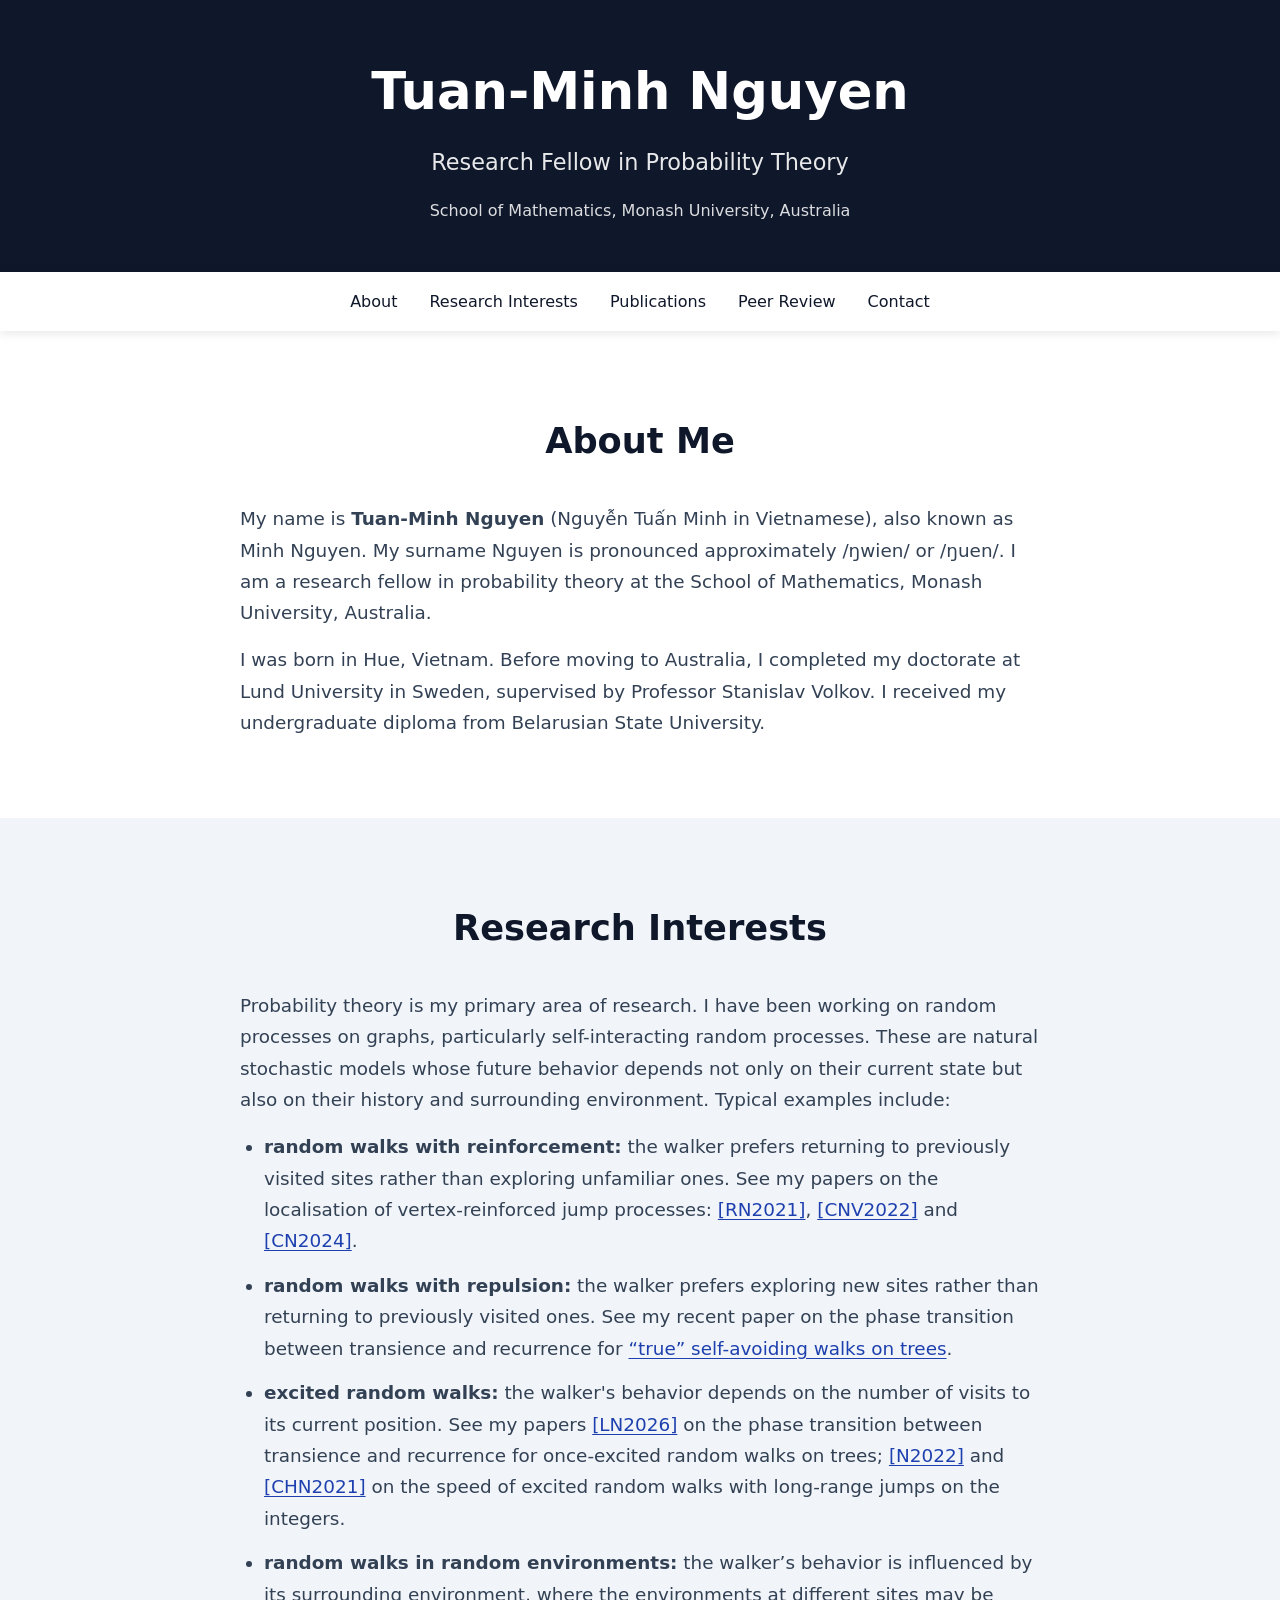
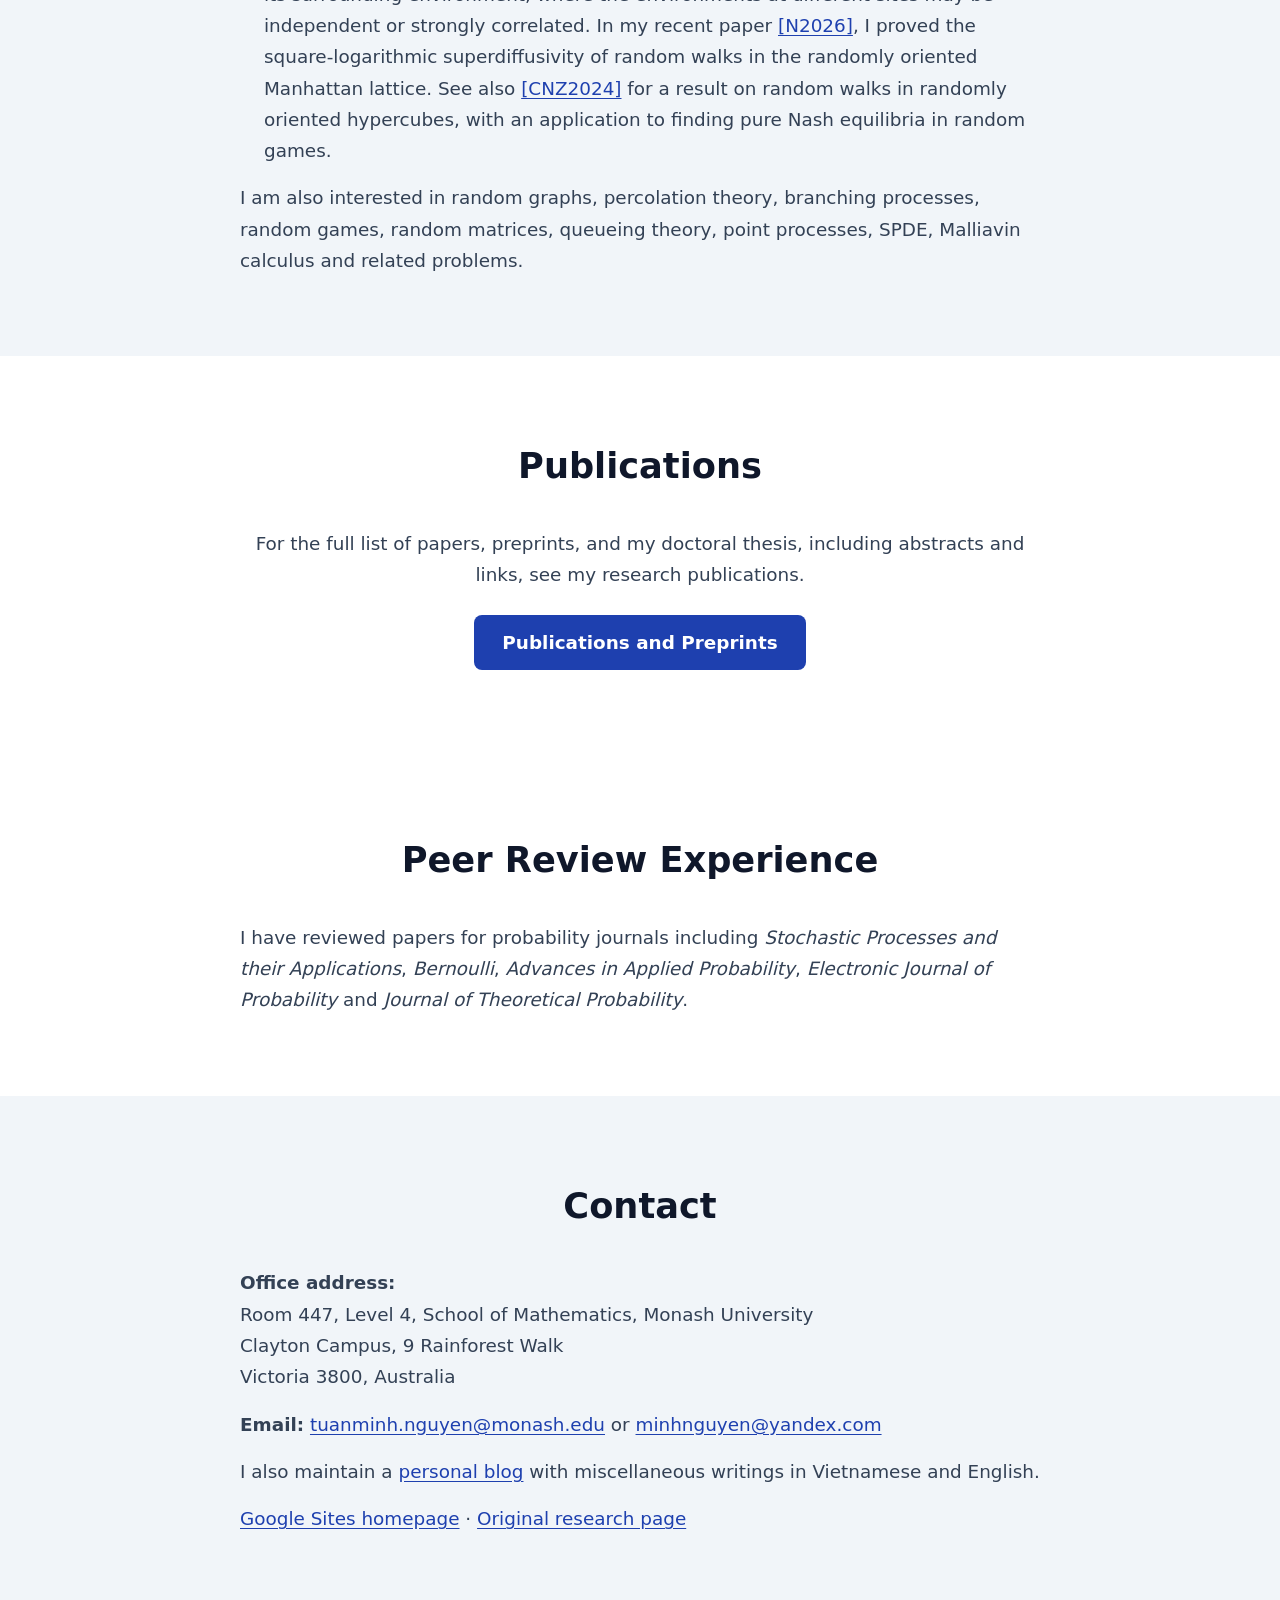
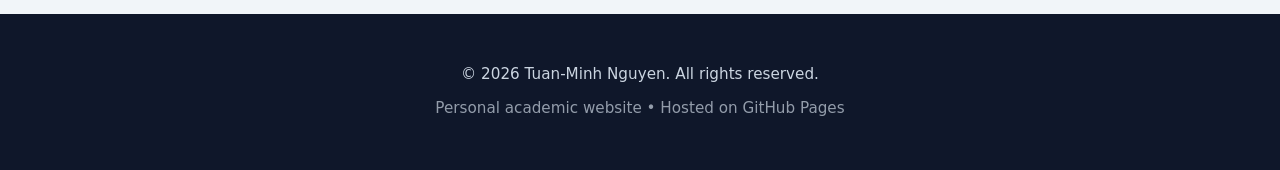
==== index.html @ 67ceec87 "Add original Google Sites portrait to homepage" ====
<!DOCTYPE html>
<html lang="en">
<head>
    <meta charset="UTF-8">
    <meta name="viewport" content="width=device-width, initial-scale=1.0">
    <title>Tuan-Minh Nguyen | Probability Theory</title>
    <style>
        :root {
            --primary: #1e40af;
            --dark: #0f172a;
            --light: #f8fafc;
        }
        
        * { margin: 0; padding: 0; box-sizing: border-box; }
        
        body {
            font-family: 'Segoe UI', system-ui, sans-serif;
            line-height: 1.7;
            color: #334155;
            background: #f8fafc;
        }
        
        header {
            background: var(--dark);
            color: white;
            padding: 3rem 0;
            text-align: center;
        }
        
        .container {
            max-width: 1000px;
            margin: 0 auto;
            padding: 0 20px;
        }
        
        h1 {
            font-size: 3.2rem;
            margin-bottom: 0.5rem;
        }
        
        .subtitle {
            font-size: 1.4rem;
            opacity: 0.9;
        }
        
        nav {
            background: white;
            box-shadow: 0 2px 10px rgba(0,0,0,0.1);
            position: sticky;
            top: 0;
            z-index: 100;
        }
        
        .nav-links {
            display: flex;
            justify-content: center;
            gap: 2rem;
            padding: 1rem 0;
            flex-wrap: wrap;
        }
        
        .nav-links a {
            color: var(--dark);
            text-decoration: none;
            font-weight: 500;
        }
        
        .nav-links a:hover {
            color: var(--primary);
        }
        
        section {
            padding: 80px 0;
        }
        
        h2 {
            font-size: 2.2rem;
            color: var(--dark);
            margin-bottom: 2rem;
            text-align: center;
        }
        
        .about, .research, .contact {
            background: white;
        }
        
        .research {
            background: #f1f5f9;
        }
        
        .content {
            max-width: 800px;
            margin: 0 auto;
            font-size: 1.15rem;
        }
        
        ul {
            padding-left: 1.5rem;
            margin: 1rem 0;
        }
        
        li {
            margin-bottom: 0.6rem;
        }
        
        .footer {
            background: var(--dark);
            color: #cbd5e1;
            text-align: center;
            padding: 3rem 0;
            font-size: 0.95rem;
        }
        
        .btn {
            display: inline-block;
            margin-top: 1.5rem;
            padding: 12px 28px;
            background: var(--primary);
            color: white;
            border-radius: 8px;
            text-decoration: none;
            font-weight: 600;
        }
        
        .btn:hover {
            background: #1e3a8a;
        }
        .content p + p { margin-top: 1rem; }
        .content a:not(.btn) { color: var(--primary); text-underline-offset: 3px; }
        .research-list li { margin-bottom: .85rem; }
        .content h3 { margin-top: 1.5rem; color: var(--dark); }
        section[id] { scroll-margin-top: 6rem; }
        @media (max-width: 600px) { h1 { font-size: 2.2rem; } section { padding: 40px 0; } .nav-links { gap: .75rem 1rem; } }
        .about-layout { display: flex; gap: 2rem; align-items: flex-start; }
        .profile-photo { flex: 0 0 220px; margin: 0; }
        .profile-photo img { width: 100%; height: auto; display: block; border-radius: 4px; }
        .profile-photo[hidden] { display: none; }
        .about-text { flex: 1; min-width: 0; }
        @media (max-width: 600px) { .about-layout { flex-direction: column; align-items: center; } .profile-photo { flex: auto; width: min(220px, 100%); } }
    </style>
</head>
<body>
    <!-- Header -->
    <header>
        <div class="container">
            <h1>Tuan-Minh Nguyen</h1>
            <p class="subtitle">Research Fellow in Probability Theory</p>
            <p style="margin-top: 1rem; opacity: 0.85;">School of Mathematics, Monash University, Australia</p>
        </div>
    </header>

    <!-- Navigation -->
    <nav>
        <div class="container">
            <div class="nav-links">
                <a href="index.html">About</a>
                <a href="#research">Research Interests</a>
                <a href="publications.html">Publications</a>
                <a href="#peer-review">Peer Review</a>
                <a href="#contact">Contact</a>
            </div>
        </div>
    </nav>

    <section id="about" class="about">
        <div class="container">
            <h2>About Me</h2>
            <div class="content about-layout">
                <figure class="profile-photo"><img src="https://lh3.googleusercontent.com/sitesv/[base64]w1280" alt="Tuan-Minh Nguyen" width="240" referrerpolicy="no-referrer" onerror="this.closest('figure').hidden=true"></figure>
                <div class="about-text">
                <p>My name is <strong>Tuan-Minh Nguyen</strong> (Nguyễn Tuấn Minh in Vietnamese), also known as Minh Nguyen. My surname Nguyen is pronounced approximately /ŋwien/ or /ŋuen/. I am a research fellow in probability theory at the School of Mathematics, Monash University, Australia.</p>
                <p>I was born in Hue, Vietnam. Before moving to Australia, I completed my doctorate at Lund University in Sweden, supervised by Professor Stanislav Volkov. I received my undergraduate diploma from Belarusian State University.</p>
                </div>
            </div>
        </div>
    </section>

    <section id="research" class="research">
        <div class="container">
            <h2>Research Interests</h2>
            <div class="content">
                <p>Probability theory is my primary area of research. I have been working on random processes on graphs, particularly self-interacting random processes. These are natural stochastic models whose future behavior depends not only on their current state but also on their history and surrounding environment. Typical examples include:</p>
                <ul class="research-list">
                    <li><strong>random walks with reinforcement:</strong> the walker prefers returning to previously visited sites rather than exploring unfamiliar ones. See my papers on the localisation of vertex-reinforced jump processes: <a href="publications.html#paper-7">[RN2021]</a>, <a href="publications.html#paper-10">[CNV2022]</a> and <a href="publications.html#paper-12">[CN2024]</a>.</li>
                    <li><strong>random walks with repulsion:</strong> the walker prefers exploring new sites rather than returning to previously visited ones. See my recent paper on the phase transition between transience and recurrence for <a href="publications.html#paper-14">“true” self-avoiding walks on trees</a>.</li>
                    <li><strong>excited random walks:</strong> the walker's behavior depends on the number of visits to its current position. See my papers <a href="publications.html#paper-13">[LN2026]</a> on the phase transition between transience and recurrence for once-excited random walks on trees; <a href="publications.html#paper-9">[N2022]</a> and <a href="publications.html#paper-8">[CHN2021]</a> on the speed of excited random walks with long-range jumps on the integers.</li>
                    <li><strong>random walks in random environments:</strong> the walker’s behavior is influenced by its surrounding environment, where the environments at different sites may be independent or strongly correlated. In my recent paper <a href="publications.html#paper-16">[N2026]</a>, I proved the square-logarithmic superdiffusivity of random walks in the randomly oriented Manhattan lattice. See also <a href="publications.html#paper-11">[CNZ2024]</a> for a result on random walks in randomly oriented hypercubes, with an application to finding pure Nash equilibria in random games.</li>
                </ul>
                <p>I am also interested in random graphs, percolation theory, branching processes, random games, random matrices, queueing theory, point processes, SPDE, Malliavin calculus and related problems.</p>
            </div>
        </div>
    </section>

    <section id="publications" class="about">
        <div class="container">
            <h2>Publications</h2>
            <div class="content" style="text-align: center;">
                <p>For the full list of papers, preprints, and my doctoral thesis, including abstracts and links, see my research publications.</p>
                <a href="publications.html" class="btn">Publications and Preprints</a>
            </div>
        </div>
    </section>

    

    <section id="peer-review" class="about">
        <div class="container">
            <h2>Peer Review Experience</h2>
            <div class="content">
                <p>I have reviewed papers for probability journals including <em>Stochastic Processes and their Applications</em>, <em>Bernoulli</em>, <em>Advances in Applied Probability</em>, <em>Electronic Journal of Probability</em> and <em>Journal of Theoretical Probability</em>.</p>
            </div>
        </div>
    </section>

    <section id="contact" class="research">
        <div class="container">
            <h2>Contact</h2>
            <div class="content">
                <p><strong>Office address:</strong><br>
                Room 447, Level 4, School of Mathematics, Monash University<br>
                Clayton Campus, 9 Rainforest Walk<br>
                Victoria 3800, Australia</p>
                <p><strong>Email:</strong> <a href="mailto:tuanminh.nguyen@monash.edu">tuanminh.nguyen@monash.edu</a> or <a href="mailto:minhnguyen@yandex.com">minhnguyen@yandex.com</a></p>
                <p>I also maintain a <a href="https://tuanminh1988.wordpress.com/">personal blog</a> with miscellaneous writings in Vietnamese and English.</p>
                <p><a href="https://sites.google.com/site/minhbsu/">Google Sites homepage</a> · <a href="https://sites.google.com/site/minhbsu/publications">Original research page</a></p>
            </div>
        </div>
    </section>

    <!-- Footer -->
    <footer class="footer">
        <div class="container">
            <p>&copy; 2026 Tuan-Minh Nguyen. All rights reserved.</p>
            <p style="margin-top: 0.5rem; opacity: 0.7;">
                Personal academic website • Hosted on GitHub Pages
            </p>
        </div>
    </footer>

    <script>
        // Smooth scrolling for same-page links
        document.querySelectorAll('a[href^="#"]').forEach(anchor => {
            anchor.addEventListener('click', function(e) {
                const target = document.querySelector(this.getAttribute('href'));
                if (target) {
                    e.preventDefault();
                    target.scrollIntoView({ behavior: 'smooth' });
                }
            });
        });
    </script>
</body>
</html>
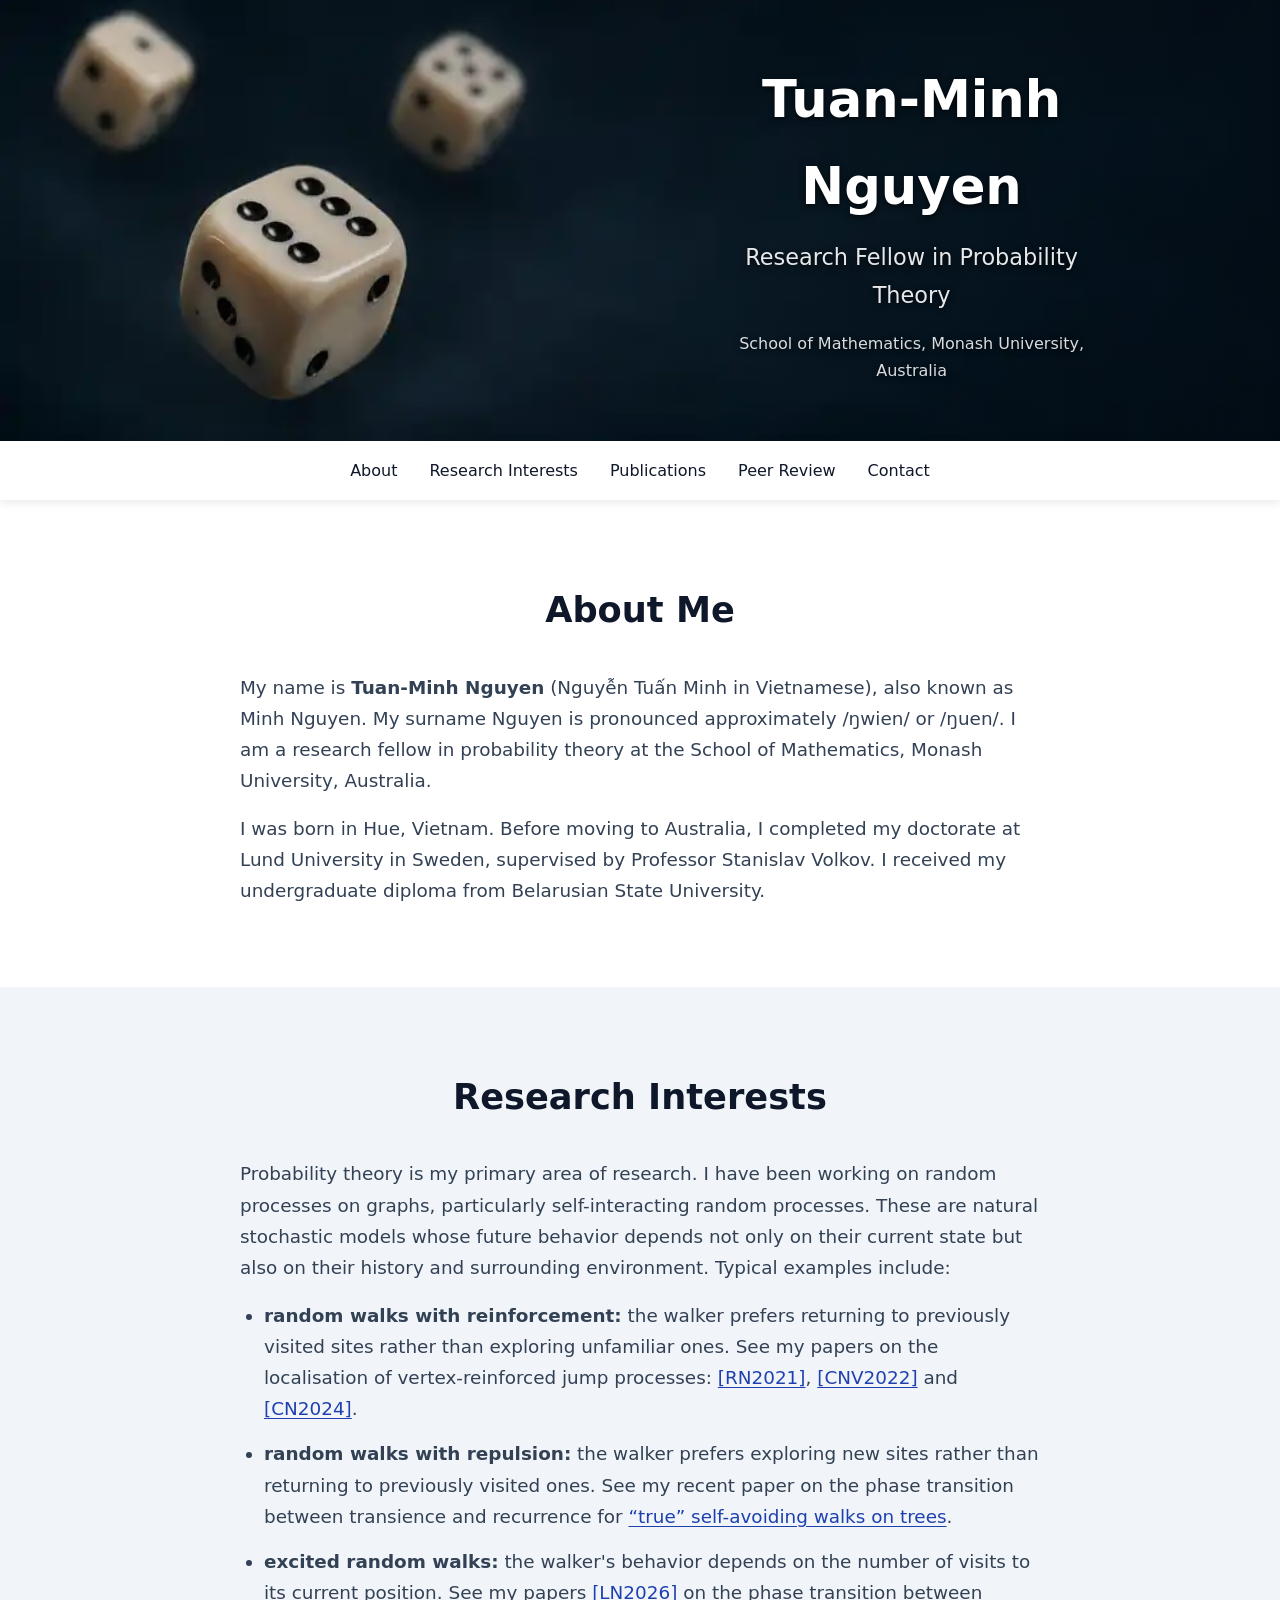
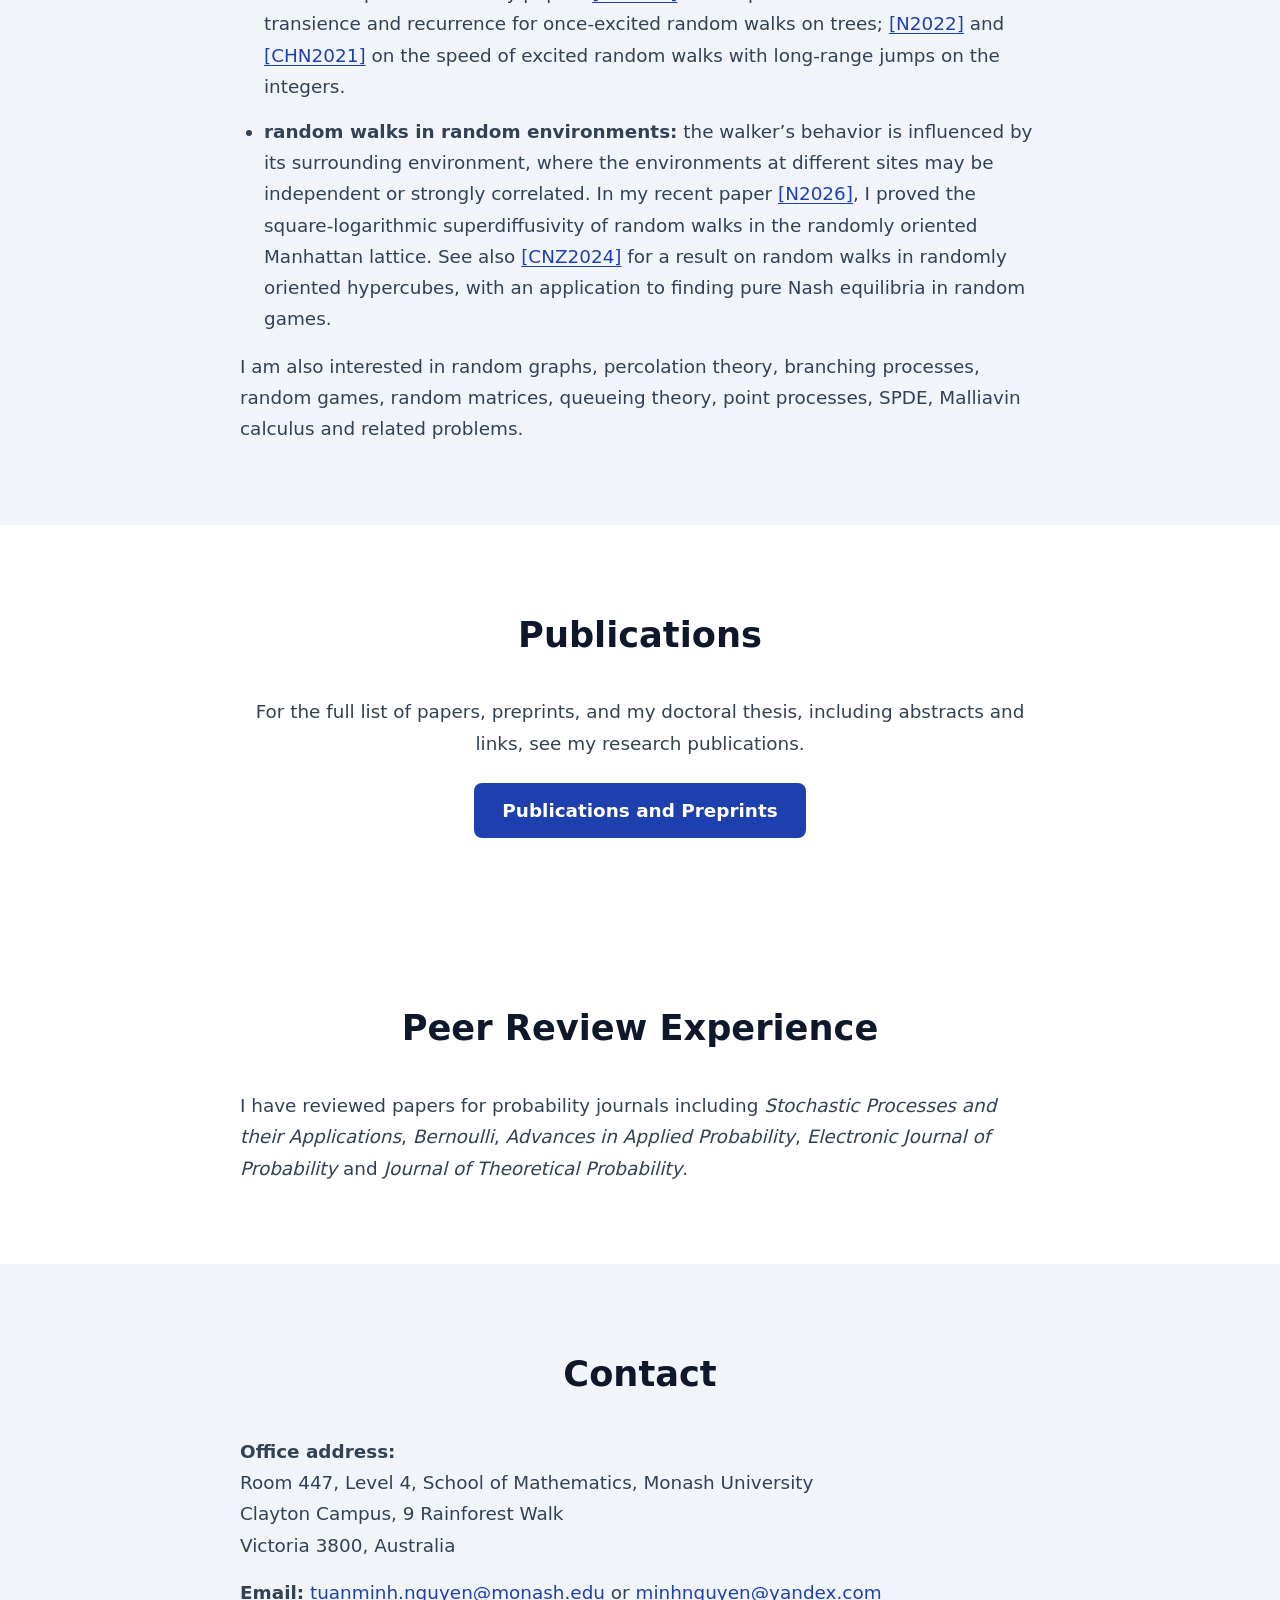
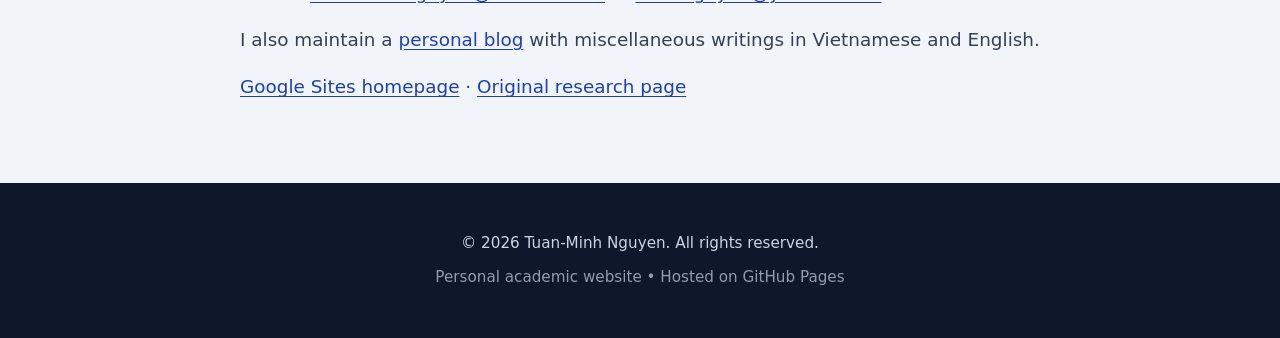
==== commit c731a0c0: "Apply falling dice banner to academic website header" ====
--- a/index.html
+++ b/index.html
@@ -21,10 +21,21 @@
         }
         
         header {
-            background: var(--dark);
+            background: linear-gradient(90deg, rgba(5, 13, 22, .05) 0%, rgba(5, 13, 22, .20) 40%, rgba(5, 13, 22, .60) 100%), var(--dark) url("images/dice-header.webp") center 44% / cover no-repeat;
             color: white;
-            padding: 3rem 0;
+            min-height: 270px;
+            padding: 3.5rem 0;
+            display: flex;
+            align-items: center;
             text-align: center;
+        }
+        header .container { width: 100%; padding-left: 44%; }
+        header h1, header p { text-shadow: 0 2px 6px rgba(0,0,0,.75); }
+        @media (max-width: 640px) {
+            header { min-height: 220px; padding: 2.5rem 0; background-position: 25% center; }
+            header .container { padding-left: 35%; padding-right: 12px; }
+            header h1 { font-size: 1.9rem; }
+            header .subtitle { font-size: 1.05rem; }
         }
         
         .container {
@@ -182,9 +193,9 @@
                 <p>Probability theory is my primary area of research. I have been working on random processes on graphs, particularly self-interacting random processes. These are natural stochastic models whose future behavior depends not only on their current state but also on their history and surrounding environment. Typical examples include:</p>
                 <ul class="research-list">
                     <li><strong>random walks with reinforcement:</strong> the walker prefers returning to previously visited sites rather than exploring unfamiliar ones. See my papers on the localisation of vertex-reinforced jump processes: <a href="publications.html#paper-7">[RN2021]</a>, <a href="publications.html#paper-10">[CNV2022]</a> and <a href="publications.html#paper-12">[CN2024]</a>.</li>
-                    <li><strong>random walks with repulsion:</strong> the walker prefers exploring new sites rather than returning to previously visited ones. See my recent paper on the phase transition between transience and recurrence for <a href="publications.html#paper-14">“true” self-avoiding walks on trees</a>.</li>
-                    <li><strong>excited random walks:</strong> the walker's behavior depends on the number of visits to its current position. See my papers <a href="publications.html#paper-13">[LN2026]</a> on the phase transition between transience and recurrence for once-excited random walks on trees; <a href="publications.html#paper-9">[N2022]</a> and <a href="publications.html#paper-8">[CHN2021]</a> on the speed of excited random walks with long-range jumps on the integers.</li>
-                    <li><strong>random walks in random environments:</strong> the walker’s behavior is influenced by its surrounding environment, where the environments at different sites may be independent or strongly correlated. In my recent paper <a href="publications.html#paper-16">[N2026]</a>, I proved the square-logarithmic superdiffusivity of random walks in the randomly oriented Manhattan lattice. See also <a href="publications.html#paper-11">[CNZ2024]</a> for a result on random walks in randomly oriented hypercubes, with an application to finding pure Nash equilibria in random games.</li>
+                    <li><strong>random walks with repulsion:</strong> the walker prefers exploring new sites rather than returning to previously visited ones. See my recent paper on the phase transition between transience and recurrence for <a href="publications.html#paper-15">“true” self-avoiding walks on trees</a>.</li>
+                    <li><strong>excited random walks:</strong> the walker's behavior depends on the number of visits to its current position. See my papers <a href="publications.html#paper-14">[LN2026]</a> on the phase transition between transience and recurrence for once-excited random walks on trees; <a href="publications.html#paper-9">[N2022]</a> and <a href="publications.html#paper-8">[CHN2021]</a> on the speed of excited random walks with long-range jumps on the integers.</li>
+                    <li><strong>random walks in random environments:</strong> the walker’s behavior is influenced by its surrounding environment, where the environments at different sites may be independent or strongly correlated. In my recent paper <a href="publications.html#paper-17">[N2026]</a>, I proved the square-logarithmic superdiffusivity of random walks in the randomly oriented Manhattan lattice. See also <a href="publications.html#paper-11">[CNZ2024]</a> for a result on random walks in randomly oriented hypercubes, with an application to finding pure Nash equilibria in random games.</li>
                 </ul>
                 <p>I am also interested in random graphs, percolation theory, branching processes, random games, random matrices, queueing theory, point processes, SPDE, Malliavin calculus and related problems.</p>
             </div>
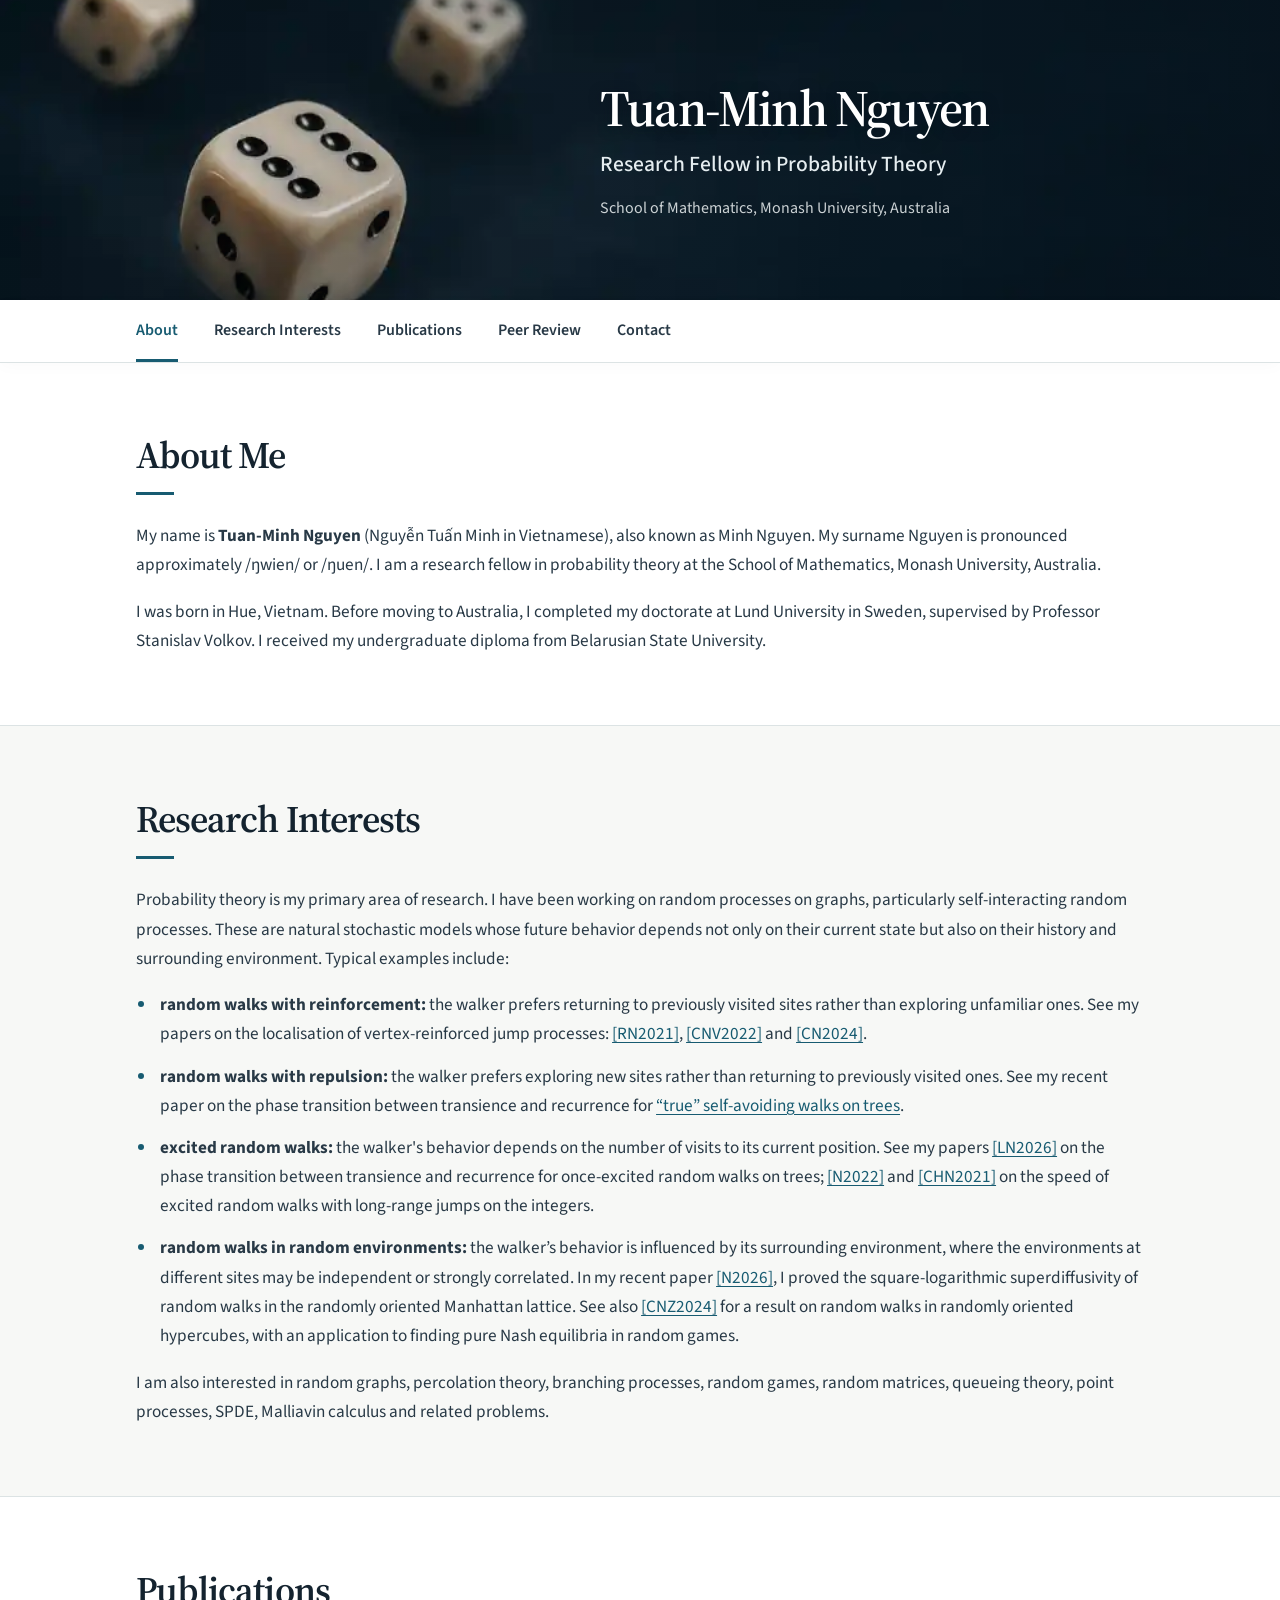
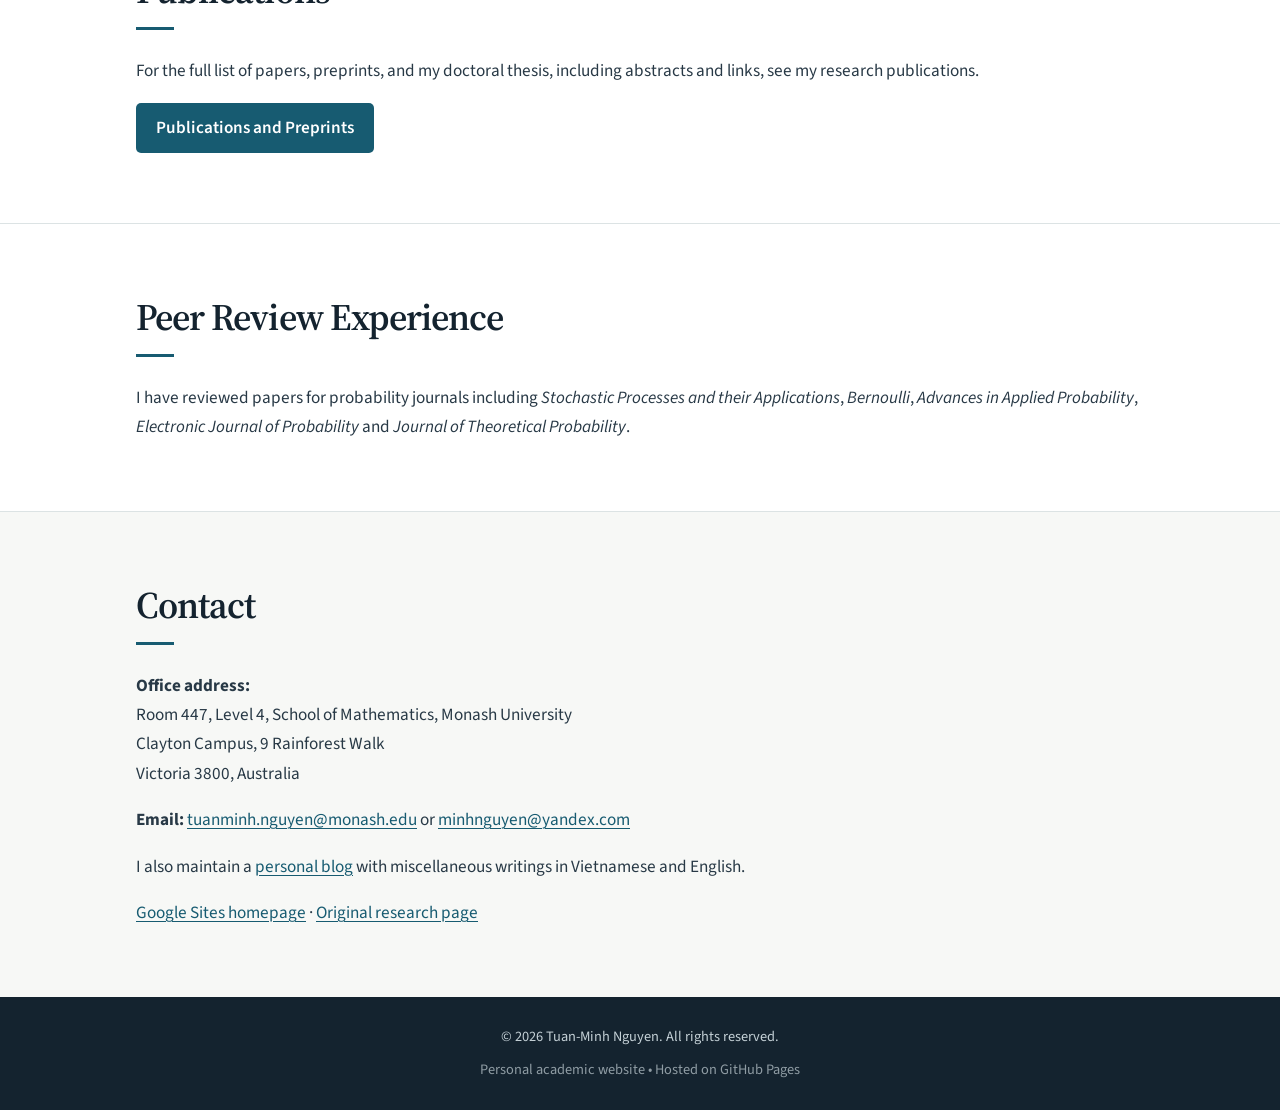
==== commit ccfcba68: "Refine academic typography and responsive website design" ====
--- a/index.html
+++ b/index.html
@@ -5,150 +5,83 @@
     <meta name="viewport" content="width=device-width, initial-scale=1.0">
     <title>Tuan-Minh Nguyen | Probability Theory</title>
     <style>
-        :root {
-            --primary: #1e40af;
-            --dark: #0f172a;
-            --light: #f8fafc;
-        }
-        
-        * { margin: 0; padding: 0; box-sizing: border-box; }
-        
-        body {
-            font-family: 'Segoe UI', system-ui, sans-serif;
-            line-height: 1.7;
-            color: #334155;
-            background: #f8fafc;
-        }
-        
-        header {
-            background: linear-gradient(90deg, rgba(5, 13, 22, .05) 0%, rgba(5, 13, 22, .20) 40%, rgba(5, 13, 22, .60) 100%), var(--dark) url("images/dice-header.webp") center 44% / cover no-repeat;
-            color: white;
-            min-height: 270px;
-            padding: 3.5rem 0;
-            display: flex;
-            align-items: center;
-            text-align: center;
-        }
-        header .container { width: 100%; padding-left: 44%; }
-        header h1, header p { text-shadow: 0 2px 6px rgba(0,0,0,.75); }
-        @media (max-width: 640px) {
-            header { min-height: 220px; padding: 2.5rem 0; background-position: 25% center; }
-            header .container { padding-left: 35%; padding-right: 12px; }
-            header h1 { font-size: 1.9rem; }
-            header .subtitle { font-size: 1.05rem; }
-        }
-        
-        .container {
-            max-width: 1000px;
-            margin: 0 auto;
-            padding: 0 20px;
-        }
-        
-        h1 {
-            font-size: 3.2rem;
-            margin-bottom: 0.5rem;
-        }
-        
-        .subtitle {
-            font-size: 1.4rem;
-            opacity: 0.9;
-        }
-        
-        nav {
-            background: white;
-            box-shadow: 0 2px 10px rgba(0,0,0,0.1);
-            position: sticky;
-            top: 0;
-            z-index: 100;
-        }
-        
-        .nav-links {
-            display: flex;
-            justify-content: center;
-            gap: 2rem;
-            padding: 1rem 0;
-            flex-wrap: wrap;
-        }
-        
-        .nav-links a {
-            color: var(--dark);
-            text-decoration: none;
-            font-weight: 500;
-        }
-        
-        .nav-links a:hover {
-            color: var(--primary);
-        }
-        
-        section {
-            padding: 80px 0;
-        }
-        
-        h2 {
-            font-size: 2.2rem;
-            color: var(--dark);
-            margin-bottom: 2rem;
-            text-align: center;
-        }
-        
-        .about, .research, .contact {
-            background: white;
-        }
-        
-        .research {
-            background: #f1f5f9;
-        }
-        
-        .content {
-            max-width: 800px;
-            margin: 0 auto;
-            font-size: 1.15rem;
-        }
-        
-        ul {
-            padding-left: 1.5rem;
-            margin: 1rem 0;
-        }
-        
-        li {
-            margin-bottom: 0.6rem;
-        }
-        
-        .footer {
-            background: var(--dark);
-            color: #cbd5e1;
-            text-align: center;
-            padding: 3rem 0;
-            font-size: 0.95rem;
-        }
-        
-        .btn {
-            display: inline-block;
-            margin-top: 1.5rem;
-            padding: 12px 28px;
-            background: var(--primary);
-            color: white;
-            border-radius: 8px;
-            text-decoration: none;
-            font-weight: 600;
-        }
-        
-        .btn:hover {
-            background: #1e3a8a;
-        }
-        .content p + p { margin-top: 1rem; }
-        .content a:not(.btn) { color: var(--primary); text-underline-offset: 3px; }
-        .research-list li { margin-bottom: .85rem; }
-        .content h3 { margin-top: 1.5rem; color: var(--dark); }
-        section[id] { scroll-margin-top: 6rem; }
-        @media (max-width: 600px) { h1 { font-size: 2.2rem; } section { padding: 40px 0; } .nav-links { gap: .75rem 1rem; } }
-        .about-layout { display: flex; gap: 2rem; align-items: flex-start; }
-        .profile-photo { flex: 0 0 220px; margin: 0; }
-        .profile-photo img { width: 100%; height: auto; display: block; border-radius: 4px; }
-        .profile-photo[hidden] { display: none; }
-        .about-text { flex: 1; min-width: 0; }
-        @media (max-width: 600px) { .about-layout { flex-direction: column; align-items: center; } .profile-photo { flex: auto; width: min(220px, 100%); } }
-    </style>
+@import url('https://fonts.googleapis.com/css2?family=Source+Serif+4:wght@400;500;600;700&family=Source+Sans+3:wght@400;500;600;700&display=swap');
+:root{--primary:#175b71;--dark:#14232f;--light:#f7f8f6;--ink:#283946;--muted:#586873;--line:#dce3e4;--serif:"Source Serif 4",Georgia,"Times New Roman",serif;--sans:"Source Sans 3",system-ui,-apple-system,sans-serif}
+*{box-sizing:border-box}
+html{scroll-behavior:smooth;scroll-padding-top:85px}
+body{margin:0;background:var(--light);color:var(--ink);font:400 18px/1.7 var(--sans);-webkit-font-smoothing:antialiased}
+h1,h2,h3,p,figure{margin:0}
+a{color:var(--primary);text-decoration-thickness:1px;text-underline-offset:3px}
+a:hover{color:#0d4055}
+a:focus-visible,button:focus-visible,input:focus-visible,select:focus-visible,summary:focus-visible{outline:2px solid var(--primary);outline-offset:4px}
+.container{width:min(1120px,100%);padding-inline:clamp(22px,5vw,56px);margin-inline:auto}
+header{background:linear-gradient(90deg,rgba(9,22,32,.06),rgba(9,22,32,.28) 43%,rgba(9,22,32,.74)),#14232f url("images/dice-header.webp") center 45%/cover no-repeat;color:white;min-height:300px;display:flex;align-items:center;padding:48px 0}
+header .container{padding-left:clamp(250px,43vw,520px);text-align:left}
+header h1{font:600 clamp(2.2rem,4vw,3.65rem)/1.12 var(--serif);letter-spacing:-.035em;margin-bottom:12px;color:#fff;text-shadow:0 2px 12px #07111d80}
+header .subtitle{font-size:clamp(1.05rem,1.7vw,1.35rem);font-weight:500;color:#e5edf0;line-height:1.45}
+header p:last-child{font-size:1rem;line-height:1.5;color:#edf2f3}
+nav{position:sticky;top:0;z-index:100;background:#ffffff;box-shadow:0 1px 0 var(--line),0 4px 16px #14232f06}
+.nav-links{display:flex;align-items:center;gap:clamp(16px,3vw,36px);flex-wrap:wrap}
+.nav-links a{display:block;position:relative;padding:17px 0 15px;color:var(--ink);font-size:1rem;font-weight:600;text-decoration:none;border-bottom:3px solid transparent}
+.nav-links a:hover,.nav-links a[aria-current="page"]{color:var(--primary);border-bottom-color:var(--primary)}
+section{padding:clamp(38px,5.8vw,70px) 0}
+section+section{border-top:1px solid var(--line)}
+h2{font:600 clamp(1.75rem,3vw,2.35rem)/1.25 var(--serif);letter-spacing:-.025em;color:var(--dark);margin:0 0 26px}
+h2::after{content:"";display:block;width:38px;height:3px;background:var(--primary);margin-top:13px}
+h3{color:var(--dark)}
+.content{max-width:100%;font-size:1.075rem}
+.content p+p{margin-top:1em}
+.about,.research,.contact{background:#fff}
+#research,#contact{background:var(--light)}
+.about-layout{display:flex;align-items:flex-start;gap:clamp(24px,4vw,48px)}
+.profile-photo{flex:0 0 218px;margin:0}
+.profile-photo img{width:100%;height:auto;display:block;aspect-ratio:1;object-fit:cover;border-radius:50%;border:5px solid #fff;box-shadow:0 0 0 1px var(--line),0 8px 25px #14232f15}
+.profile-photo[hidden]{display:none}
+.about-text{flex:1;min-width:0}
+.research-list{padding-left:1.2em;margin:1em 0}
+.research-list li{padding-left:.2em;margin:.75em 0}
+.research-list li::marker{color:var(--primary)}
+#publications .content{text-align:left!important}
+.btn,.back-btn{display:inline-block;padding:10px 20px;margin-top:18px;border-radius:5px;background:var(--primary);color:#fff!important;font-weight:600;text-decoration:none}
+.btn:hover,.back-btn:hover{background:#104657}
+.footer{background:var(--dark);color:#c4d0d6;padding:28px 0;text-align:center;font-size:.9rem}
+[hidden]{display:none!important}
+.intro{color:var(--muted);margin-bottom:20px}
+.pub-controls{display:flex;align-items:end;flex-wrap:wrap;gap:14px;background:#edf2f2;padding:18px 20px;border:1px solid var(--line);border-radius:6px;margin:20px 0 12px}
+.pub-controls>div{flex:1 1 185px;min-width:0}
+.pub-controls label{display:block;font-weight:600;font-size:.9rem;margin-bottom:5px}
+.pub-controls input,.pub-controls select,.pub-controls button{font:500 .95rem/1.4 var(--sans);color:var(--dark);background:#fff;border:1px solid #aab9bd;border-radius:4px;padding:10px 12px;min-height:43px}
+.pub-controls input,.pub-controls select{width:100%}
+.pub-controls button{cursor:pointer;color:var(--primary);font-weight:600}
+.pub-controls button:hover{background:#e0ebee}
+.count{font-size:.9rem;color:var(--muted);margin:16px 0}
+#papers{background:#fff;border-top:1px solid var(--line)}
+.paper{padding:23px 0;border-bottom:1px solid var(--line);scroll-margin-top:80px;min-width:0}
+#papers .paper{position:relative;padding:24px 24px 24px 70px}
+#papers .paper:target{background:#edf5f5}
+.paper-meta{font-size:.86rem;color:var(--muted);letter-spacing:.015em}
+.paper-number{position:absolute;left:19px;top:26px;font-weight:700;font-variant-numeric:tabular-nums;color:var(--primary);font-size:1rem}
+.paper-title{font:600 1.26rem/1.42 var(--serif);margin:4px 0 6px;color:var(--dark)}
+.paper-title a{color:inherit;text-decoration:none}
+.paper-title a:hover{color:var(--primary);text-decoration:underline}
+.content .paper p{margin-top:5px}
+.paper-authors{color:var(--ink);font-size:1rem}
+.paper-authors a{color:var(--primary)}
+.paper-journal{color:#44545f;font-size:.97rem;font-style:italic}
+.topics{font-size:.9rem;color:var(--muted);line-height:1.55}
+.links{font-size:.96rem;overflow-wrap:anywhere}
+.links a{font-weight:600}
+details{margin-top:9px}
+summary{cursor:pointer;color:var(--primary);font-weight:600;font-size:.96rem;width:fit-content}
+summary:hover{text-decoration:underline}
+details[open] summary{margin-bottom:9px}
+.content .paper .abstract-text{font:400 1.02rem/1.75 var(--serif);color:var(--ink);padding:8px 0 8px 17px;border-left:2px solid #afc9ce;overflow-wrap:break-word}
+.abstract-source{font-size:.85rem;color:var(--muted)}
+mjx-container[display="true"]{overflow-x:auto;overflow-y:hidden;max-width:100%}
+@media(max-width:700px){body{font-size:17px}header{min-height:245px;background-position:28% center;padding:32px 0}header .container{padding-left:38%;padding-right:15px}header h1{font-size:clamp(1.6rem,5vw,2.25rem)}header .subtitle{font-size:1rem}header p:last-child{font-size:.85rem}.nav-links{gap:8px 20px}.nav-links a{font-size:.94rem;padding:11px 0 9px}.about-layout{flex-direction:column;align-items:center}.profile-photo{flex:none;width:170px}.about-text{width:100%}#papers .paper{padding:18px 14px 20px 49px}.paper-number{left:10px;top:20px;font-size:.92rem}.paper-title{font-size:1.13rem}.pub-controls{padding:14px}.pub-controls button{width:100%}.content .paper .abstract-text{padding-left:11px}}
+@media(prefers-reduced-motion:reduce){html{scroll-behavior:auto}}
+@media print{body{background:white;color:black;font-size:11pt}header{min-height:0;background:none!important;color:black;padding:0}header .container{padding:0}header h1,header p,header .subtitle{color:black!important;text-shadow:none}nav,.pub-controls,.back-btn,.footer{display:none}section{padding:15px 0}#papers .paper{break-inside:avoid;padding:12px 12px 12px 45px}.paper-title{color:black}}
+</style>
 </head>
 <body>
     <!-- Header -->
@@ -164,7 +97,7 @@
     <nav>
         <div class="container">
             <div class="nav-links">
-                <a href="index.html">About</a>
+                <a href="index.html" aria-current="page">About</a>
                 <a href="#research">Research Interests</a>
                 <a href="publications.html">Publications</a>
                 <a href="#peer-review">Peer Review</a>
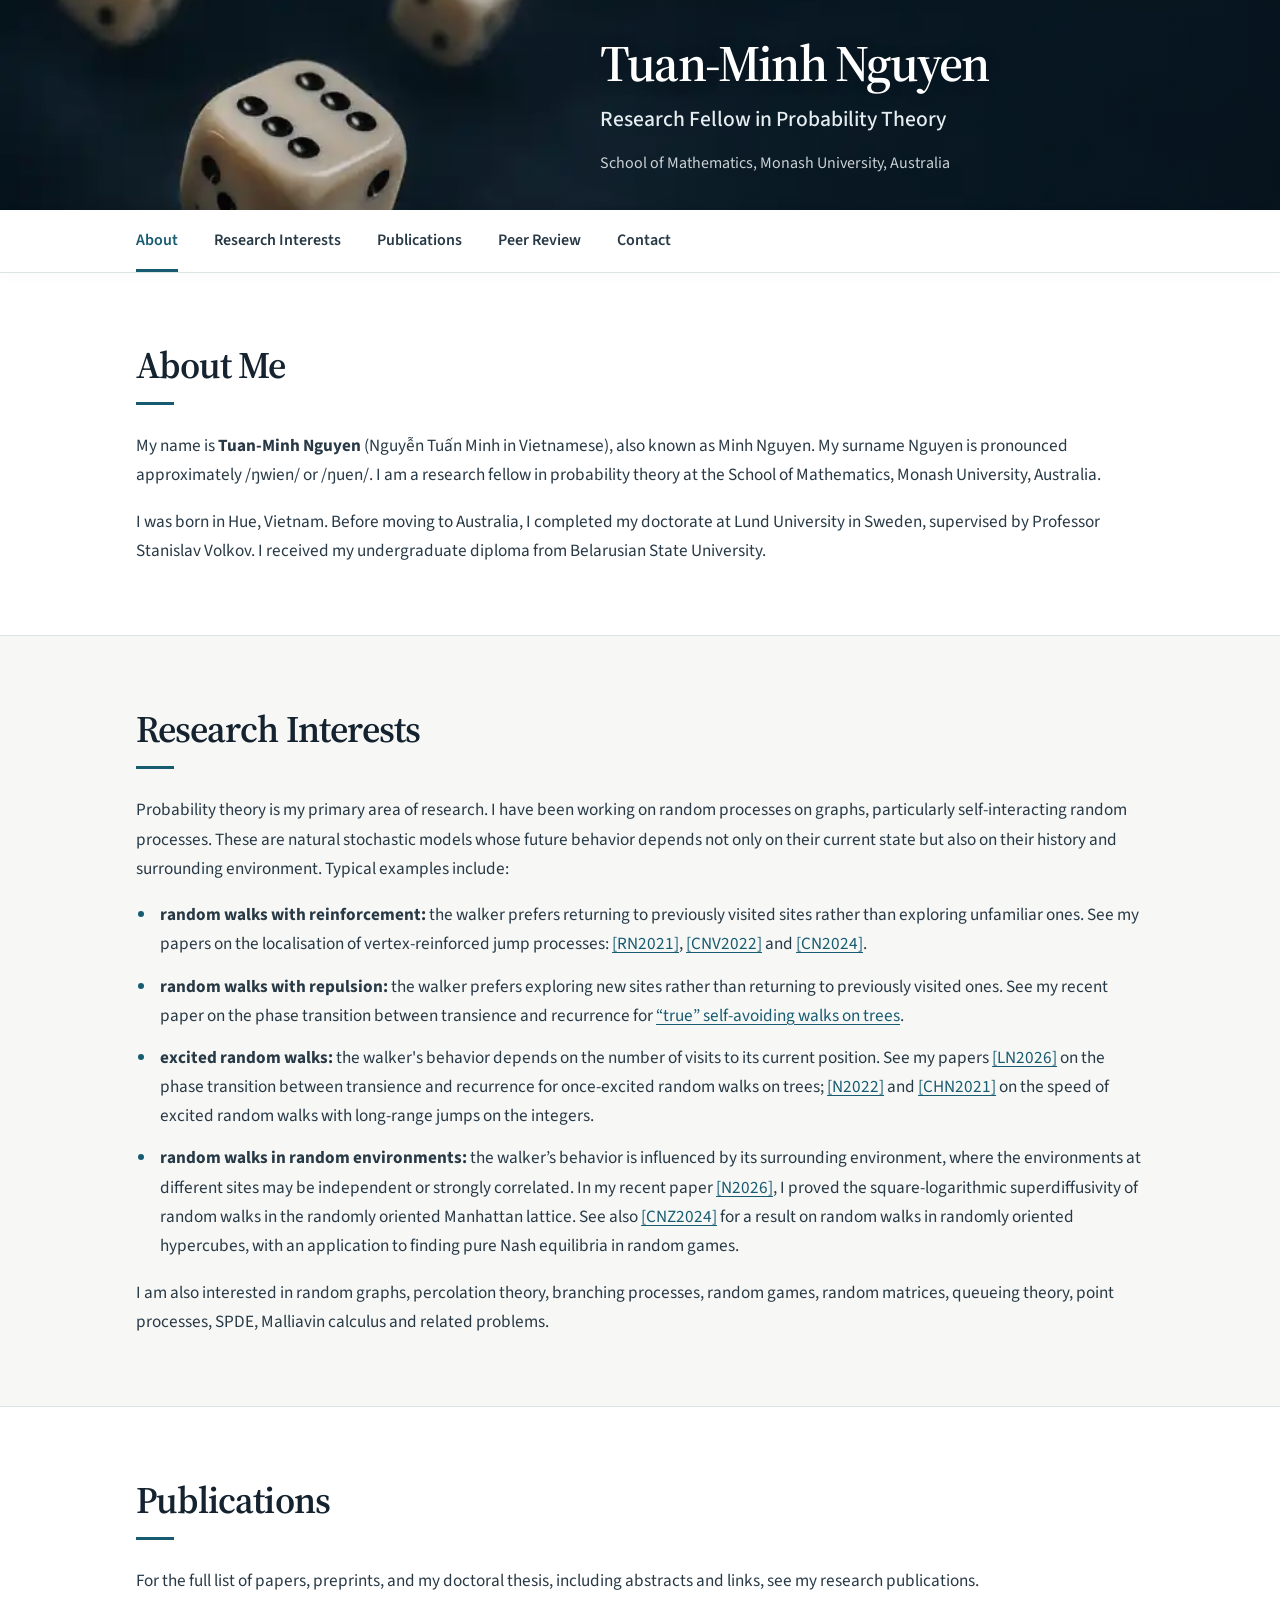
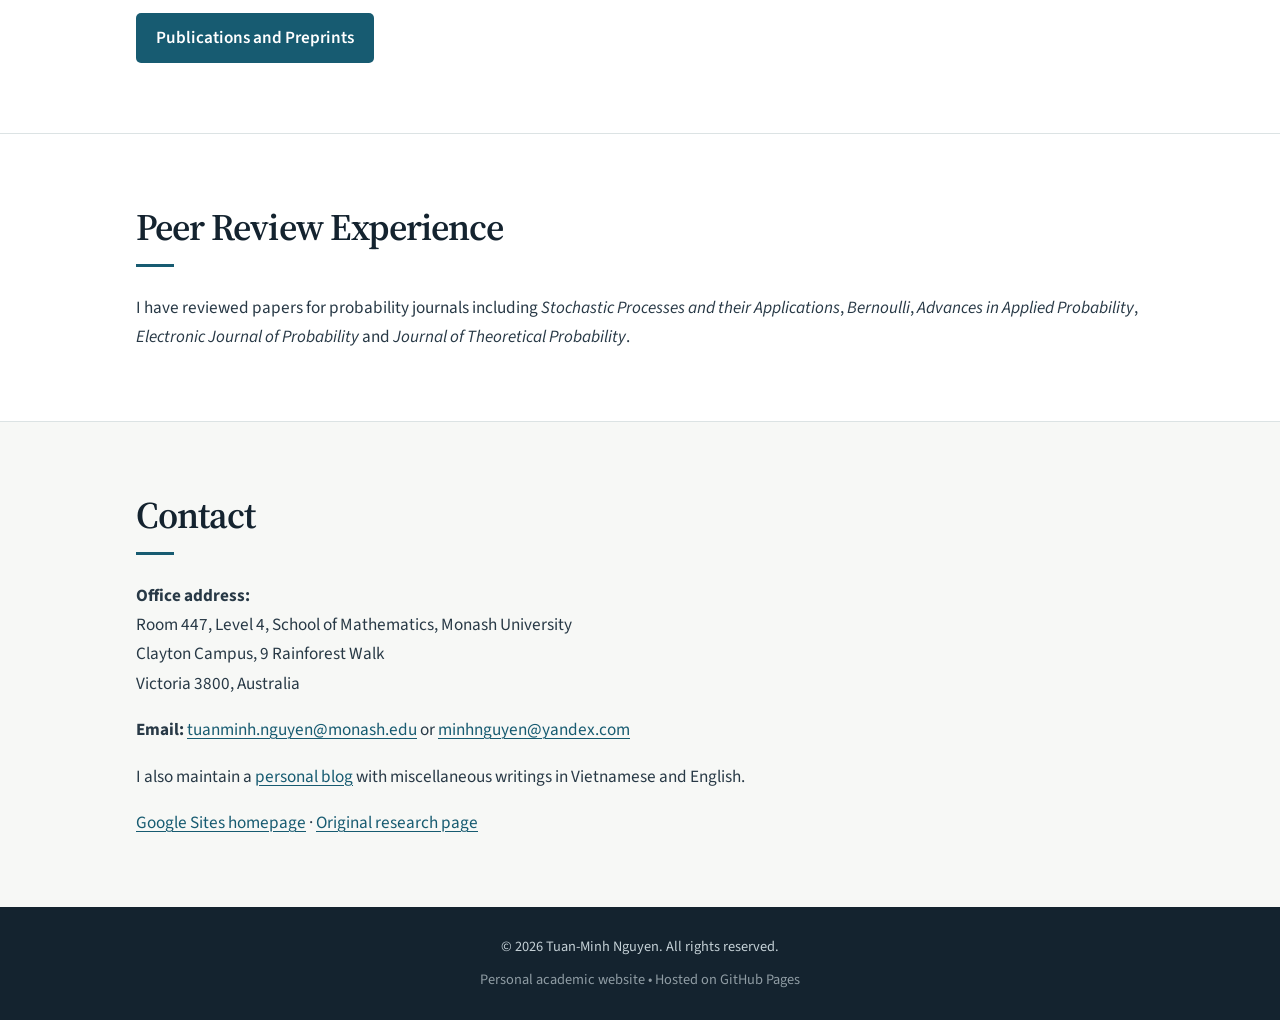
==== commit 6c2b9378: "Set identical compact header dimensions across both pages" ====
--- a/index.html
+++ b/index.html
@@ -15,7 +15,7 @@
 a:hover{color:#0d4055}
 a:focus-visible,button:focus-visible,input:focus-visible,select:focus-visible,summary:focus-visible{outline:2px solid var(--primary);outline-offset:4px}
 .container{width:min(1120px,100%);padding-inline:clamp(22px,5vw,56px);margin-inline:auto}
-header{background:linear-gradient(90deg,rgba(9,22,32,.06),rgba(9,22,32,.28) 43%,rgba(9,22,32,.74)),#14232f url("images/dice-header.webp") center 45%/cover no-repeat;color:white;min-height:300px;display:flex;align-items:center;padding:48px 0}
+header{background:linear-gradient(90deg,rgba(9,22,32,.06),rgba(9,22,32,.28) 43%,rgba(9,22,32,.74)),#14232f url("images/dice-header.webp") center 45%/cover no-repeat;color:white;height:210px;min-height:210px;display:flex;align-items:center;padding:16px 0}
 header .container{padding-left:clamp(250px,43vw,520px);text-align:left}
 header h1{font:600 clamp(2.2rem,4vw,3.65rem)/1.12 var(--serif);letter-spacing:-.035em;margin-bottom:12px;color:#fff;text-shadow:0 2px 12px #07111d80}
 header .subtitle{font-size:clamp(1.05rem,1.7vw,1.35rem);font-weight:500;color:#e5edf0;line-height:1.45}
@@ -78,9 +78,9 @@
 .content .paper .abstract-text{font:400 1.02rem/1.75 var(--serif);color:var(--ink);padding:8px 0 8px 17px;border-left:2px solid #afc9ce;overflow-wrap:break-word}
 .abstract-source{font-size:.85rem;color:var(--muted)}
 mjx-container[display="true"]{overflow-x:auto;overflow-y:hidden;max-width:100%}
-@media(max-width:700px){body{font-size:17px}header{min-height:245px;background-position:28% center;padding:32px 0}header .container{padding-left:38%;padding-right:15px}header h1{font-size:clamp(1.6rem,5vw,2.25rem)}header .subtitle{font-size:1rem}header p:last-child{font-size:.85rem}.nav-links{gap:8px 20px}.nav-links a{font-size:.94rem;padding:11px 0 9px}.about-layout{flex-direction:column;align-items:center}.profile-photo{flex:none;width:170px}.about-text{width:100%}#papers .paper{padding:18px 14px 20px 49px}.paper-number{left:10px;top:20px;font-size:.92rem}.paper-title{font-size:1.13rem}.pub-controls{padding:14px}.pub-controls button{width:100%}.content .paper .abstract-text{padding-left:11px}}
+@media(max-width:700px){body{font-size:17px}header{height:172px;min-height:172px;background-position:28% center;padding:12px 0}header .container{padding-left:38%;padding-right:15px}header h1{font-size:clamp(1.6rem,5vw,2.25rem)}header .subtitle{font-size:1rem}header p:last-child{font-size:.85rem}.nav-links{gap:8px 20px}.nav-links a{font-size:.94rem;padding:11px 0 9px}.about-layout{flex-direction:column;align-items:center}.profile-photo{flex:none;width:170px}.about-text{width:100%}#papers .paper{padding:18px 14px 20px 49px}.paper-number{left:10px;top:20px;font-size:.92rem}.paper-title{font-size:1.13rem}.pub-controls{padding:14px}.pub-controls button{width:100%}.content .paper .abstract-text{padding-left:11px}}
 @media(prefers-reduced-motion:reduce){html{scroll-behavior:auto}}
-@media print{body{background:white;color:black;font-size:11pt}header{min-height:0;background:none!important;color:black;padding:0}header .container{padding:0}header h1,header p,header .subtitle{color:black!important;text-shadow:none}nav,.pub-controls,.back-btn,.footer{display:none}section{padding:15px 0}#papers .paper{break-inside:avoid;padding:12px 12px 12px 45px}.paper-title{color:black}}
+@media print{body{background:white;color:black;font-size:11pt}header{height:auto;min-height:0;background:none!important;color:black;padding:0}header .container{padding:0}header h1,header p,header .subtitle{color:black!important;text-shadow:none}nav,.pub-controls,.back-btn,.footer{display:none}section{padding:15px 0}#papers .paper{break-inside:avoid;padding:12px 12px 12px 45px}.paper-title{color:black}}
 </style>
 </head>
 <body>
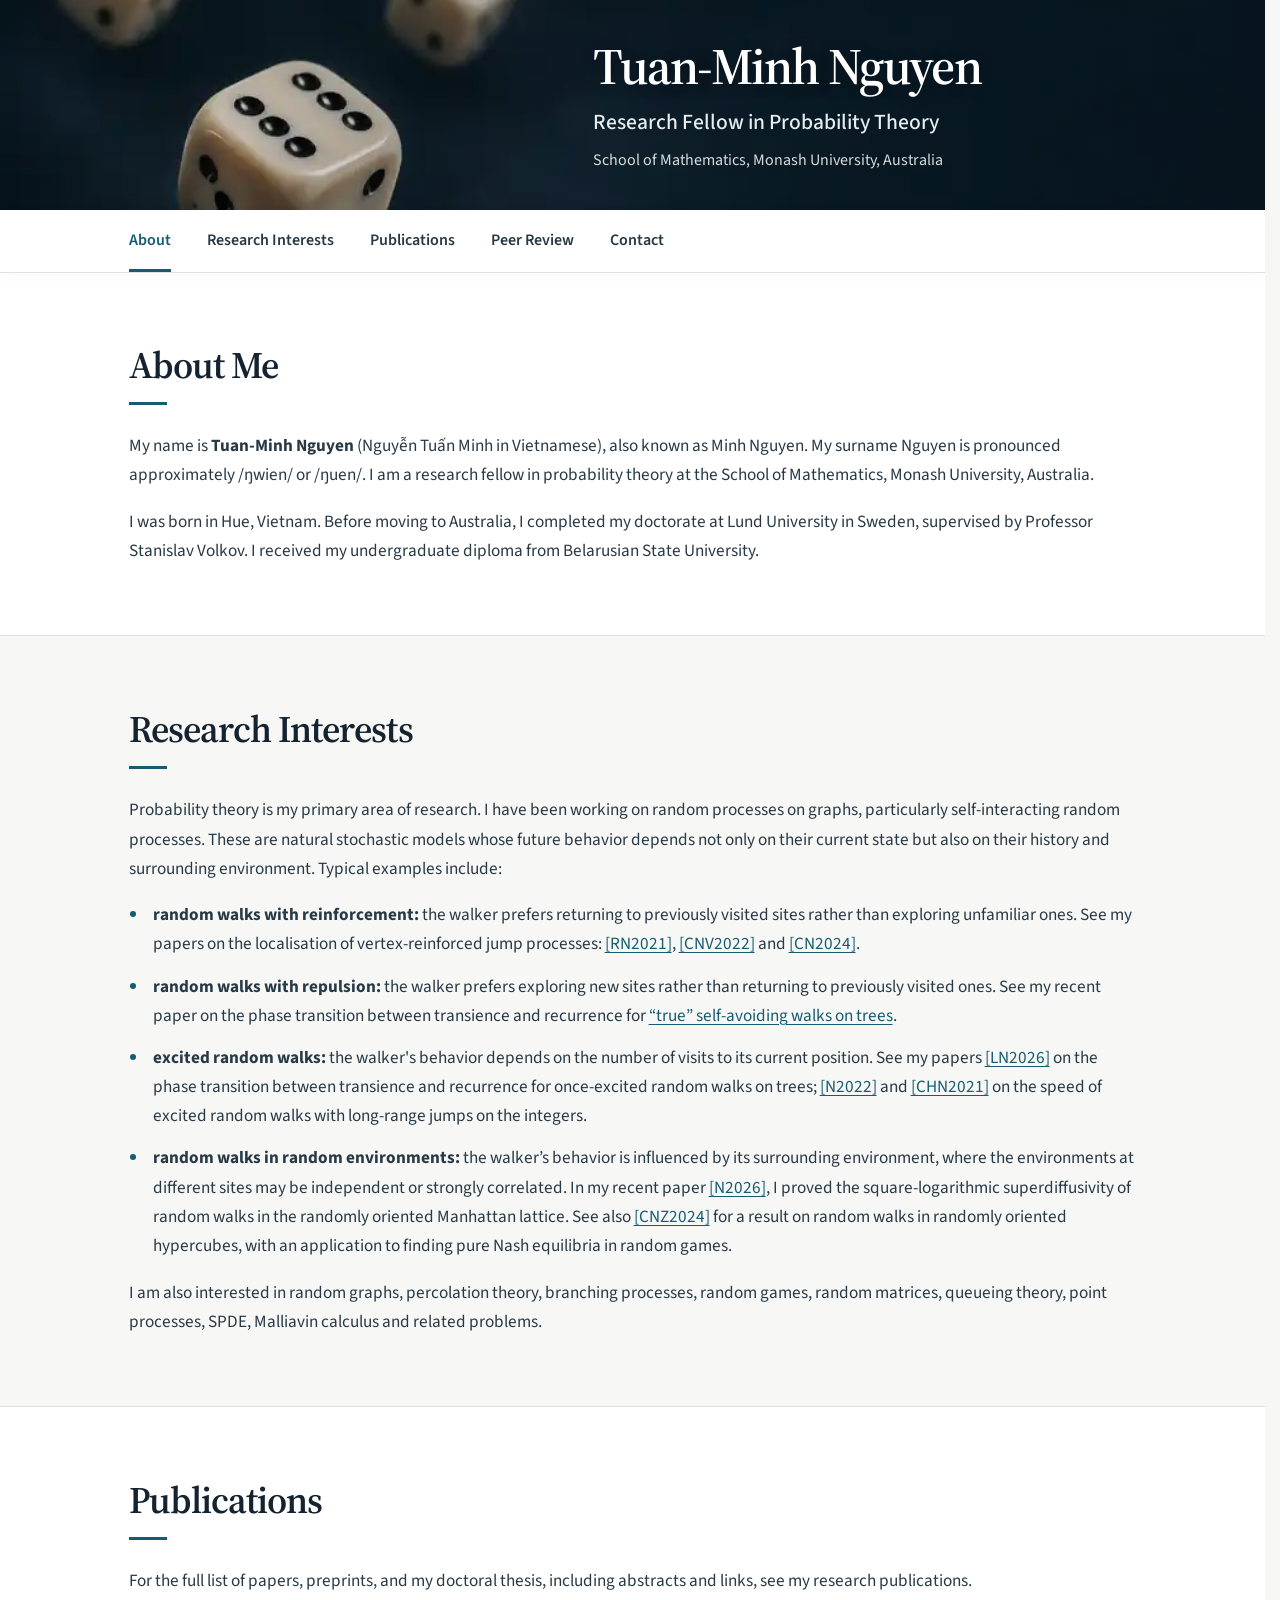
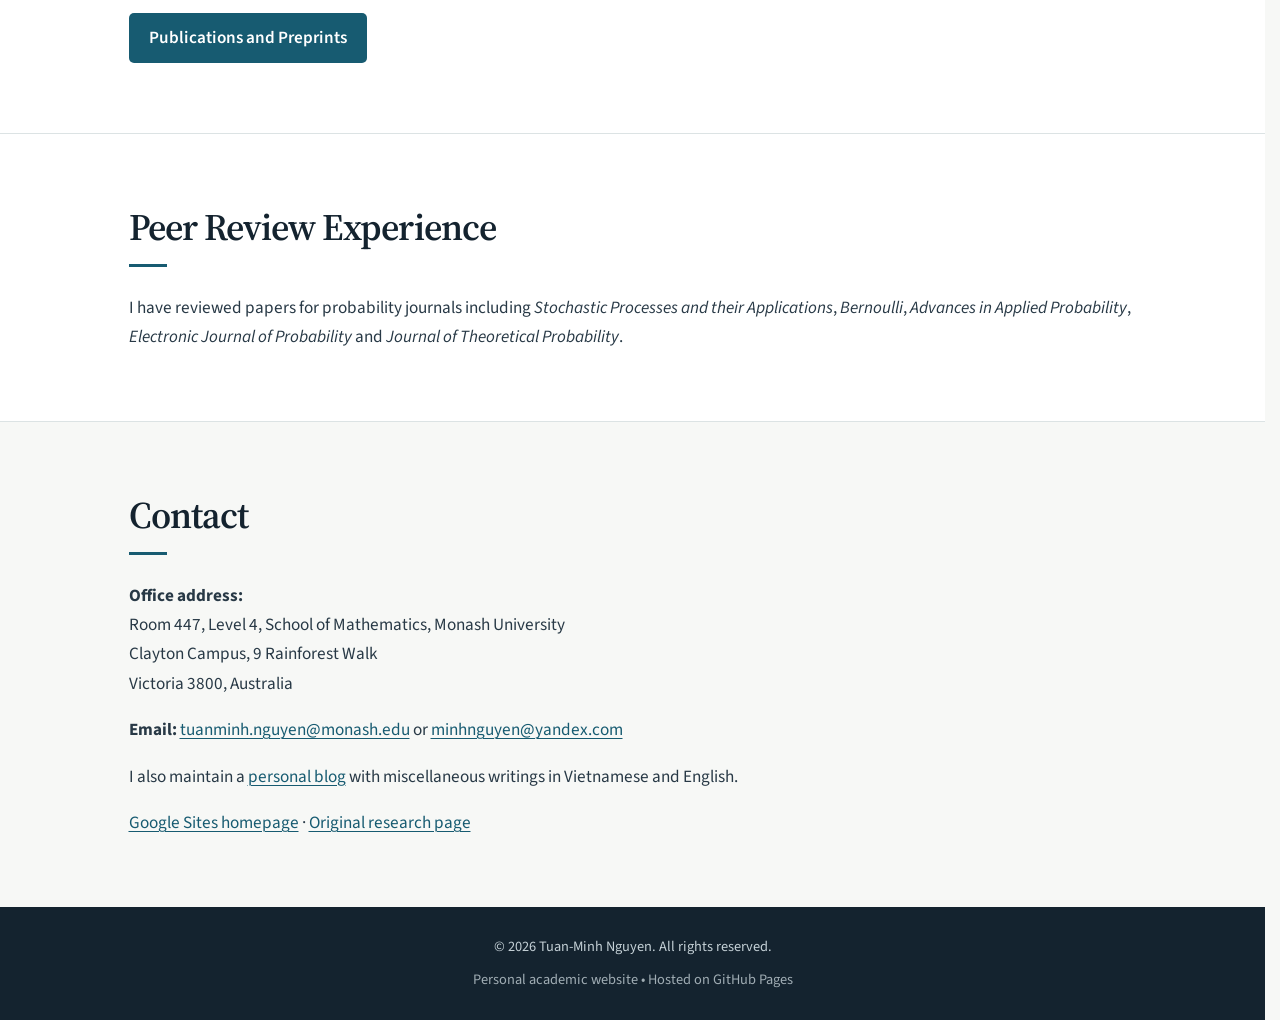
==== commit 857c48cf: "Unify academic website styles, headers and navigation in shared stylesheet" ====
--- a/index.html
+++ b/index.html
@@ -4,84 +4,7 @@
     <meta charset="UTF-8">
     <meta name="viewport" content="width=device-width, initial-scale=1.0">
     <title>Tuan-Minh Nguyen | Probability Theory</title>
-    <style>
-@import url('https://fonts.googleapis.com/css2?family=Source+Serif+4:wght@400;500;600;700&family=Source+Sans+3:wght@400;500;600;700&display=swap');
-:root{--primary:#175b71;--dark:#14232f;--light:#f7f8f6;--ink:#283946;--muted:#586873;--line:#dce3e4;--serif:"Source Serif 4",Georgia,"Times New Roman",serif;--sans:"Source Sans 3",system-ui,-apple-system,sans-serif}
-*{box-sizing:border-box}
-html{scroll-behavior:smooth;scroll-padding-top:85px}
-body{margin:0;background:var(--light);color:var(--ink);font:400 18px/1.7 var(--sans);-webkit-font-smoothing:antialiased}
-h1,h2,h3,p,figure{margin:0}
-a{color:var(--primary);text-decoration-thickness:1px;text-underline-offset:3px}
-a:hover{color:#0d4055}
-a:focus-visible,button:focus-visible,input:focus-visible,select:focus-visible,summary:focus-visible{outline:2px solid var(--primary);outline-offset:4px}
-.container{width:min(1120px,100%);padding-inline:clamp(22px,5vw,56px);margin-inline:auto}
-header{background:linear-gradient(90deg,rgba(9,22,32,.06),rgba(9,22,32,.28) 43%,rgba(9,22,32,.74)),#14232f url("images/dice-header.webp") center 45%/cover no-repeat;color:white;height:210px;min-height:210px;display:flex;align-items:center;padding:16px 0}
-header .container{padding-left:clamp(250px,43vw,520px);text-align:left}
-header h1{font:600 clamp(2.2rem,4vw,3.65rem)/1.12 var(--serif);letter-spacing:-.035em;margin-bottom:12px;color:#fff;text-shadow:0 2px 12px #07111d80}
-header .subtitle{font-size:clamp(1.05rem,1.7vw,1.35rem);font-weight:500;color:#e5edf0;line-height:1.45}
-header p:last-child{font-size:1rem;line-height:1.5;color:#edf2f3}
-nav{position:sticky;top:0;z-index:100;background:#ffffff;box-shadow:0 1px 0 var(--line),0 4px 16px #14232f06}
-.nav-links{display:flex;align-items:center;gap:clamp(16px,3vw,36px);flex-wrap:wrap}
-.nav-links a{display:block;position:relative;padding:17px 0 15px;color:var(--ink);font-size:1rem;font-weight:600;text-decoration:none;border-bottom:3px solid transparent}
-.nav-links a:hover,.nav-links a[aria-current="page"]{color:var(--primary);border-bottom-color:var(--primary)}
-section{padding:clamp(38px,5.8vw,70px) 0}
-section+section{border-top:1px solid var(--line)}
-h2{font:600 clamp(1.75rem,3vw,2.35rem)/1.25 var(--serif);letter-spacing:-.025em;color:var(--dark);margin:0 0 26px}
-h2::after{content:"";display:block;width:38px;height:3px;background:var(--primary);margin-top:13px}
-h3{color:var(--dark)}
-.content{max-width:100%;font-size:1.075rem}
-.content p+p{margin-top:1em}
-.about,.research,.contact{background:#fff}
-#research,#contact{background:var(--light)}
-.about-layout{display:flex;align-items:flex-start;gap:clamp(24px,4vw,48px)}
-.profile-photo{flex:0 0 218px;margin:0}
-.profile-photo img{width:100%;height:auto;display:block;aspect-ratio:1;object-fit:cover;border-radius:50%;border:5px solid #fff;box-shadow:0 0 0 1px var(--line),0 8px 25px #14232f15}
-.profile-photo[hidden]{display:none}
-.about-text{flex:1;min-width:0}
-.research-list{padding-left:1.2em;margin:1em 0}
-.research-list li{padding-left:.2em;margin:.75em 0}
-.research-list li::marker{color:var(--primary)}
-#publications .content{text-align:left!important}
-.btn,.back-btn{display:inline-block;padding:10px 20px;margin-top:18px;border-radius:5px;background:var(--primary);color:#fff!important;font-weight:600;text-decoration:none}
-.btn:hover,.back-btn:hover{background:#104657}
-.footer{background:var(--dark);color:#c4d0d6;padding:28px 0;text-align:center;font-size:.9rem}
-[hidden]{display:none!important}
-.intro{color:var(--muted);margin-bottom:20px}
-.pub-controls{display:flex;align-items:end;flex-wrap:wrap;gap:14px;background:#edf2f2;padding:18px 20px;border:1px solid var(--line);border-radius:6px;margin:20px 0 12px}
-.pub-controls>div{flex:1 1 185px;min-width:0}
-.pub-controls label{display:block;font-weight:600;font-size:.9rem;margin-bottom:5px}
-.pub-controls input,.pub-controls select,.pub-controls button{font:500 .95rem/1.4 var(--sans);color:var(--dark);background:#fff;border:1px solid #aab9bd;border-radius:4px;padding:10px 12px;min-height:43px}
-.pub-controls input,.pub-controls select{width:100%}
-.pub-controls button{cursor:pointer;color:var(--primary);font-weight:600}
-.pub-controls button:hover{background:#e0ebee}
-.count{font-size:.9rem;color:var(--muted);margin:16px 0}
-#papers{background:#fff;border-top:1px solid var(--line)}
-.paper{padding:23px 0;border-bottom:1px solid var(--line);scroll-margin-top:80px;min-width:0}
-#papers .paper{position:relative;padding:24px 24px 24px 70px}
-#papers .paper:target{background:#edf5f5}
-.paper-meta{font-size:.86rem;color:var(--muted);letter-spacing:.015em}
-.paper-number{position:absolute;left:19px;top:26px;font-weight:700;font-variant-numeric:tabular-nums;color:var(--primary);font-size:1rem}
-.paper-title{font:600 1.26rem/1.42 var(--serif);margin:4px 0 6px;color:var(--dark)}
-.paper-title a{color:inherit;text-decoration:none}
-.paper-title a:hover{color:var(--primary);text-decoration:underline}
-.content .paper p{margin-top:5px}
-.paper-authors{color:var(--ink);font-size:1rem}
-.paper-authors a{color:var(--primary)}
-.paper-journal{color:#44545f;font-size:.97rem;font-style:italic}
-.topics{font-size:.9rem;color:var(--muted);line-height:1.55}
-.links{font-size:.96rem;overflow-wrap:anywhere}
-.links a{font-weight:600}
-details{margin-top:9px}
-summary{cursor:pointer;color:var(--primary);font-weight:600;font-size:.96rem;width:fit-content}
-summary:hover{text-decoration:underline}
-details[open] summary{margin-bottom:9px}
-.content .paper .abstract-text{font:400 1.02rem/1.75 var(--serif);color:var(--ink);padding:8px 0 8px 17px;border-left:2px solid #afc9ce;overflow-wrap:break-word}
-.abstract-source{font-size:.85rem;color:var(--muted)}
-mjx-container[display="true"]{overflow-x:auto;overflow-y:hidden;max-width:100%}
-@media(max-width:700px){body{font-size:17px}header{height:172px;min-height:172px;background-position:28% center;padding:12px 0}header .container{padding-left:38%;padding-right:15px}header h1{font-size:clamp(1.6rem,5vw,2.25rem)}header .subtitle{font-size:1rem}header p:last-child{font-size:.85rem}.nav-links{gap:8px 20px}.nav-links a{font-size:.94rem;padding:11px 0 9px}.about-layout{flex-direction:column;align-items:center}.profile-photo{flex:none;width:170px}.about-text{width:100%}#papers .paper{padding:18px 14px 20px 49px}.paper-number{left:10px;top:20px;font-size:.92rem}.paper-title{font-size:1.13rem}.pub-controls{padding:14px}.pub-controls button{width:100%}.content .paper .abstract-text{padding-left:11px}}
-@media(prefers-reduced-motion:reduce){html{scroll-behavior:auto}}
-@media print{body{background:white;color:black;font-size:11pt}header{height:auto;min-height:0;background:none!important;color:black;padding:0}header .container{padding:0}header h1,header p,header .subtitle{color:black!important;text-shadow:none}nav,.pub-controls,.back-btn,.footer{display:none}section{padding:15px 0}#papers .paper{break-inside:avoid;padding:12px 12px 12px 45px}.paper-title{color:black}}
-</style>
+    <link rel="stylesheet" href="styles.css">
 </head>
 <body>
     <!-- Header -->
@@ -89,19 +12,19 @@
         <div class="container">
             <h1>Tuan-Minh Nguyen</h1>
             <p class="subtitle">Research Fellow in Probability Theory</p>
-            <p style="margin-top: 1rem; opacity: 0.85;">School of Mathematics, Monash University, Australia</p>
+            <p class="affiliation">School of Mathematics, Monash University, Australia</p>
         </div>
     </header>
 
     <!-- Navigation -->
-    <nav>
+    <nav aria-label="Main navigation">
         <div class="container">
             <div class="nav-links">
                 <a href="index.html" aria-current="page">About</a>
-                <a href="#research">Research Interests</a>
+                <a href="index.html#research">Research Interests</a>
                 <a href="publications.html">Publications</a>
-                <a href="#peer-review">Peer Review</a>
-                <a href="#contact">Contact</a>
+                <a href="index.html#peer-review">Peer Review</a>
+                <a href="index.html#contact">Contact</a>
             </div>
         </div>
     </nav>
@@ -138,7 +61,7 @@
     <section id="publications" class="about">
         <div class="container">
             <h2>Publications</h2>
-            <div class="content" style="text-align: center;">
+            <div class="content">
                 <p>For the full list of papers, preprints, and my doctoral thesis, including abstracts and links, see my research publications.</p>
                 <a href="publications.html" class="btn">Publications and Preprints</a>
             </div>
@@ -175,7 +98,7 @@
     <footer class="footer">
         <div class="container">
             <p>&copy; 2026 Tuan-Minh Nguyen. All rights reserved.</p>
-            <p style="margin-top: 0.5rem; opacity: 0.7;">
+            <p class="footer-note">
                 Personal academic website • Hosted on GitHub Pages
             </p>
         </div>
--- a/styles.css
+++ b/styles.css
@@ -0,0 +1,82 @@
+
+@import url('https://fonts.googleapis.com/css2?family=Source+Serif+4:wght@400;500;600;700&family=Source+Sans+3:wght@400;500;600;700&display=swap');
+:root{--primary:#175b71;--dark:#14232f;--light:#f7f8f6;--ink:#283946;--muted:#586873;--line:#dce3e4;--serif:"Source Serif 4",Georgia,"Times New Roman",serif;--sans:"Source Sans 3",system-ui,-apple-system,sans-serif}
+*{box-sizing:border-box}
+html{scroll-behavior:smooth;scroll-padding-top:85px;scrollbar-gutter:stable}
+body{margin:0;background:var(--light);color:var(--ink);font:400 18px/1.7 var(--sans);-webkit-font-smoothing:antialiased}
+h1,h2,h3,p,figure{margin:0}
+a{color:var(--primary);text-decoration-thickness:1px;text-underline-offset:3px}
+a:hover{color:#0d4055}
+a:focus-visible,button:focus-visible,input:focus-visible,select:focus-visible,summary:focus-visible{outline:2px solid var(--primary);outline-offset:4px}
+.container{width:min(1120px,100%);padding-inline:clamp(22px,5vw,56px);margin-inline:auto}
+header{background:linear-gradient(90deg,rgba(9,22,32,.06),rgba(9,22,32,.28) 43%,rgba(9,22,32,.74)),#14232f url("images/dice-header.webp") center 45%/cover no-repeat;color:white;height:210px;min-height:210px;display:flex;align-items:center;padding:16px 0}
+header .container{width:min(1120px,100%);padding-left:clamp(250px,43vw,520px);text-align:left}
+header h1{font:600 clamp(2.2rem,4vw,3.65rem)/1.12 var(--serif);letter-spacing:-.035em;margin-bottom:12px;color:#fff;text-shadow:0 2px 12px #07111d80}
+header .subtitle{font-size:clamp(1.05rem,1.7vw,1.35rem);font-weight:500;color:#e5edf0;line-height:1.45}
+header p:last-child{font-size:1rem;line-height:1.5;color:#edf2f3}
+nav{position:sticky;top:0;z-index:100;background:#ffffff;box-shadow:0 1px 0 var(--line),0 4px 16px #14232f06}
+.nav-links{display:flex;align-items:center;gap:clamp(16px,3vw,36px);flex-wrap:wrap}
+.nav-links a{display:block;position:relative;padding:17px 0 15px;color:var(--ink);font-size:1rem;font-weight:600;text-decoration:none;border-bottom:3px solid transparent}
+.nav-links a:hover,.nav-links a[aria-current="page"]{color:var(--primary);border-bottom-color:var(--primary)}
+section{padding:clamp(38px,5.8vw,70px) 0}
+section+section{border-top:1px solid var(--line)}
+h2{font:600 clamp(1.75rem,3vw,2.35rem)/1.25 var(--serif);letter-spacing:-.025em;color:var(--dark);margin:0 0 26px}
+h2::after{content:"";display:block;width:38px;height:3px;background:var(--primary);margin-top:13px}
+h3{color:var(--dark)}
+.content{max-width:100%;font-size:1.075rem}
+.content p+p{margin-top:1em}
+.about,.research,.contact{background:#fff}
+#research,#contact{background:var(--light)}
+.about-layout{display:flex;align-items:flex-start;gap:clamp(24px,4vw,48px)}
+.profile-photo{flex:0 0 218px;margin:0}
+.profile-photo img{width:100%;height:auto;display:block;aspect-ratio:1;object-fit:cover;border-radius:50%;border:5px solid #fff;box-shadow:0 0 0 1px var(--line),0 8px 25px #14232f15}
+.profile-photo[hidden]{display:none}
+.about-text{flex:1;min-width:0}
+.research-list{padding-left:1.2em;margin:1em 0}
+.research-list li{padding-left:.2em;margin:.75em 0}
+.research-list li::marker{color:var(--primary)}
+#publications .content{text-align:left}
+.thesis-heading{font:600 1.55rem/1.3 var(--serif);color:var(--dark);margin:40px 0 14px}
+.affiliation{margin-top:10px;opacity:.9}
+.footer-note{margin-top:8px;opacity:.8}
+.back-home{text-align:center;margin-top:20px}
+.btn,.back-btn{display:inline-block;padding:10px 20px;margin-top:18px;border-radius:5px;background:var(--primary);color:#fff!important;font-weight:600;text-decoration:none}
+.btn:hover,.back-btn:hover{background:#104657}
+.footer{background:var(--dark);color:#c4d0d6;padding:28px 0;text-align:center;font-size:.9rem}
+[hidden]{display:none!important}
+.intro{color:var(--muted);margin-bottom:20px}
+.pub-controls{display:flex;align-items:end;flex-wrap:wrap;gap:14px;background:#edf2f2;padding:18px 20px;border:1px solid var(--line);border-radius:6px;margin:20px 0 12px}
+.pub-controls>div{flex:1 1 185px;min-width:0}
+.pub-controls label{display:block;font-weight:600;font-size:.9rem;margin-bottom:5px}
+.pub-controls input,.pub-controls select,.pub-controls button{font:500 .95rem/1.4 var(--sans);color:var(--dark);background:#fff;border:1px solid #aab9bd;border-radius:4px;padding:10px 12px;min-height:43px}
+.pub-controls input,.pub-controls select{width:100%}
+.pub-controls button{cursor:pointer;color:var(--primary);font-weight:600}
+.pub-controls button:hover{background:#e0ebee}
+.count{font-size:.9rem;color:var(--muted);margin:16px 0}
+#papers{background:#fff;border-top:1px solid var(--line)}
+.paper{padding:23px 0;border-bottom:1px solid var(--line);scroll-margin-top:80px;min-width:0}
+#papers .paper{position:relative;padding:24px 24px 24px 70px}
+#papers .paper:target{background:#edf5f5}
+.paper-meta{font-size:.86rem;color:var(--muted);letter-spacing:.015em}
+.paper-number{position:absolute;left:19px;top:26px;font-weight:700;font-variant-numeric:tabular-nums;color:var(--primary);font-size:1rem}
+.paper-title{font:600 1.26rem/1.42 var(--serif);margin:4px 0 6px;color:var(--dark)}
+.paper-title a{color:inherit;text-decoration:none}
+.paper-title a:hover{color:var(--primary);text-decoration:underline}
+.content .paper p{margin-top:5px}
+.paper-authors{color:var(--ink);font-size:1rem}
+.paper-authors a{color:var(--primary)}
+.paper-journal{color:#44545f;font-size:.97rem;font-style:italic}
+.topics{font-size:.9rem;color:var(--muted);line-height:1.55}
+.links{font-size:.96rem;overflow-wrap:anywhere}
+.links a{font-weight:600}
+details{margin-top:9px}
+summary{cursor:pointer;color:var(--primary);font-weight:600;font-size:.96rem;width:fit-content}
+summary:hover{text-decoration:underline}
+details[open] summary{margin-bottom:9px}
+.content .paper .abstract-text{font:400 1.02rem/1.75 var(--serif);color:var(--ink);padding:8px 0 8px 17px;border-left:2px solid #afc9ce;overflow-wrap:break-word}
+.abstract-source{font-size:.85rem;color:var(--muted)}
+mjx-container[display="true"]{overflow-x:auto;overflow-y:hidden;max-width:100%}
+@media(max-width:700px){body{font-size:17px}header{height:172px;min-height:172px;background-position:28% center;padding:12px 0}header .container{padding-left:34%;padding-right:15px}header h1{font-size:clamp(1.45rem,4.7vw,2.15rem);margin-bottom:6px}header .subtitle{font-size:1rem}header p:last-child{font-size:.85rem}.nav-links{gap:8px 20px}.nav-links a{font-size:.94rem;padding:11px 0 9px}.about-layout{flex-direction:column;align-items:center}.profile-photo{flex:none;width:170px}.about-text{width:100%}#papers .paper{padding:18px 14px 20px 49px}.paper-number{left:10px;top:20px;font-size:.92rem}.paper-title{font-size:1.13rem}.pub-controls{padding:14px}.pub-controls button{width:100%}.content .paper .abstract-text{padding-left:11px}}
+@media(max-width:380px){header .container{padding-left:25%;padding-right:10px}header .subtitle{font-size:.9rem}header .affiliation{font-size:.8rem;margin-top:5px}.nav-links{gap:0 13px}}
+@media(prefers-reduced-motion:reduce){html{scroll-behavior:auto}}
+@media print{body{background:white;color:black;font-size:11pt}header{height:auto;min-height:0;background:none!important;color:black;padding:0}header .container{padding:0}header h1,header p,header .subtitle{color:black!important;text-shadow:none}nav,.pub-controls,.back-btn,.footer{display:none}section{padding:15px 0}#papers .paper{break-inside:avoid;padding:12px 12px 12px 45px}.paper-title{color:black}}
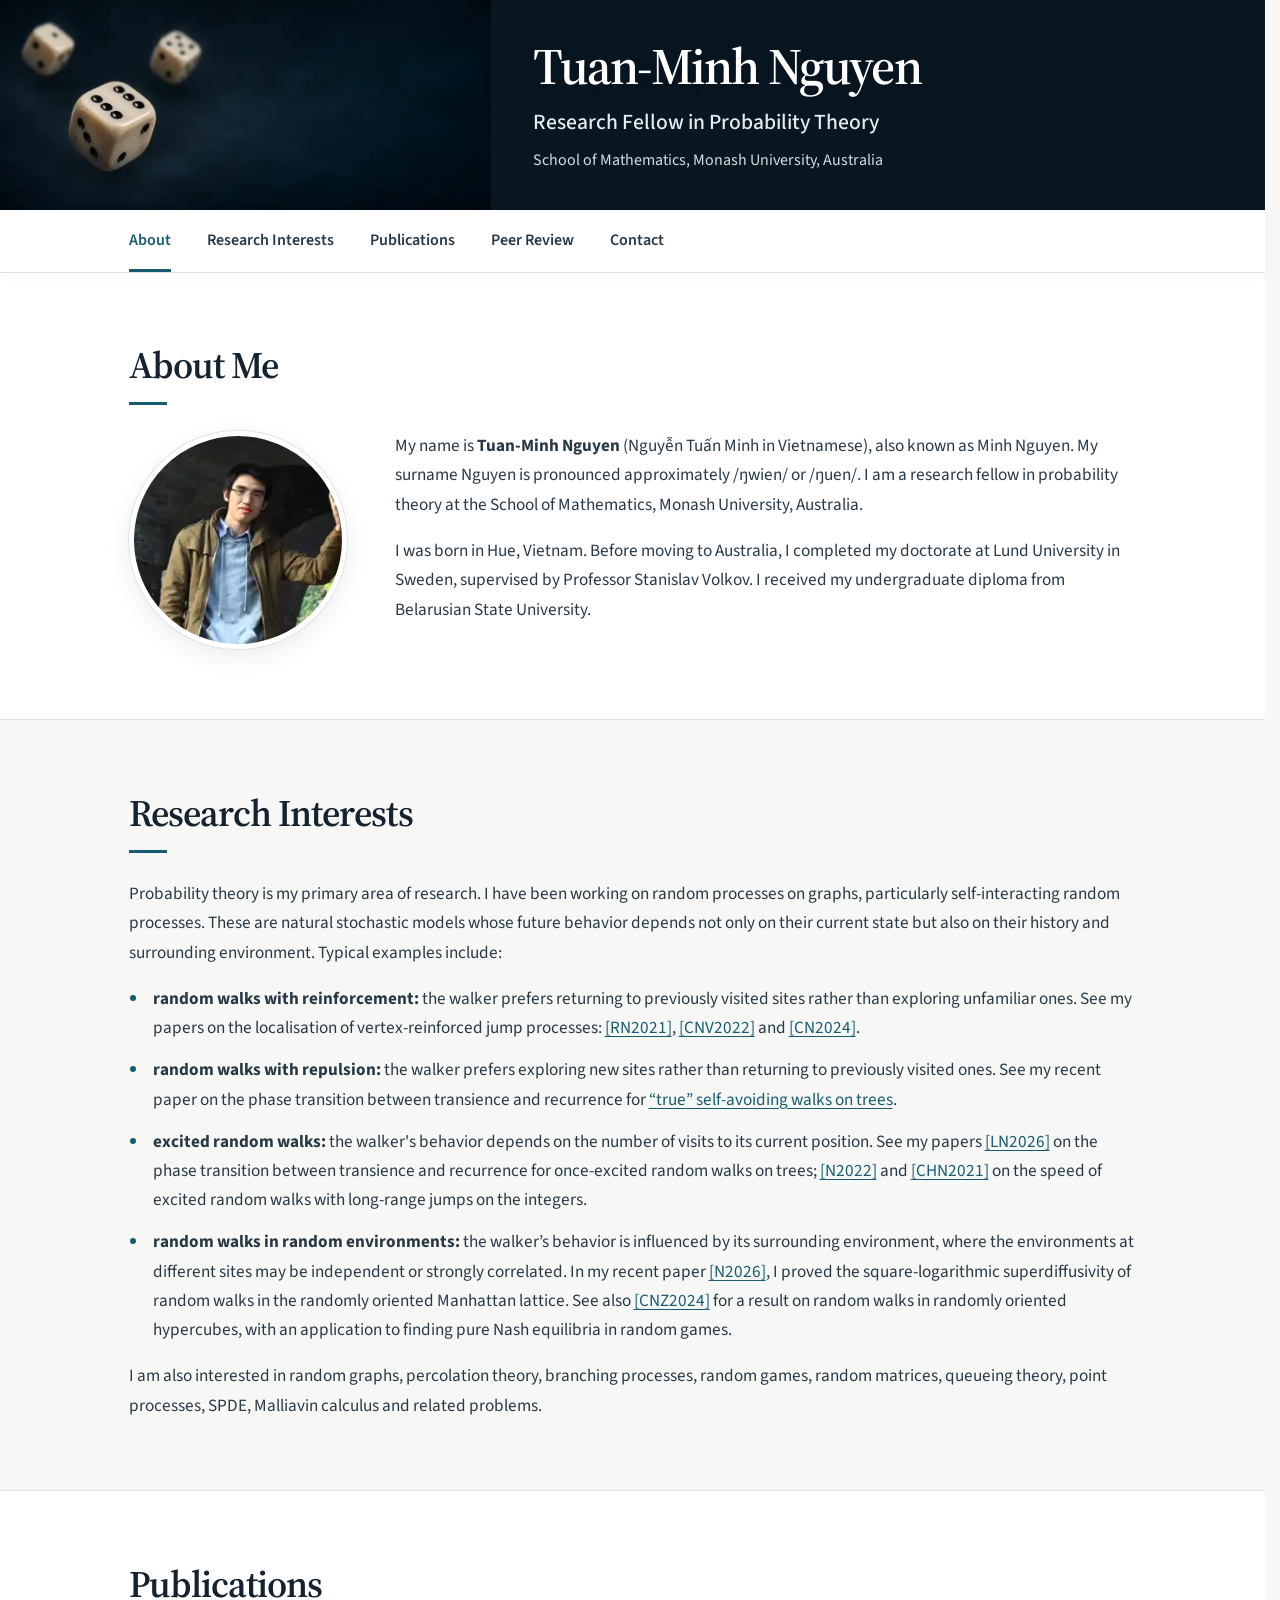
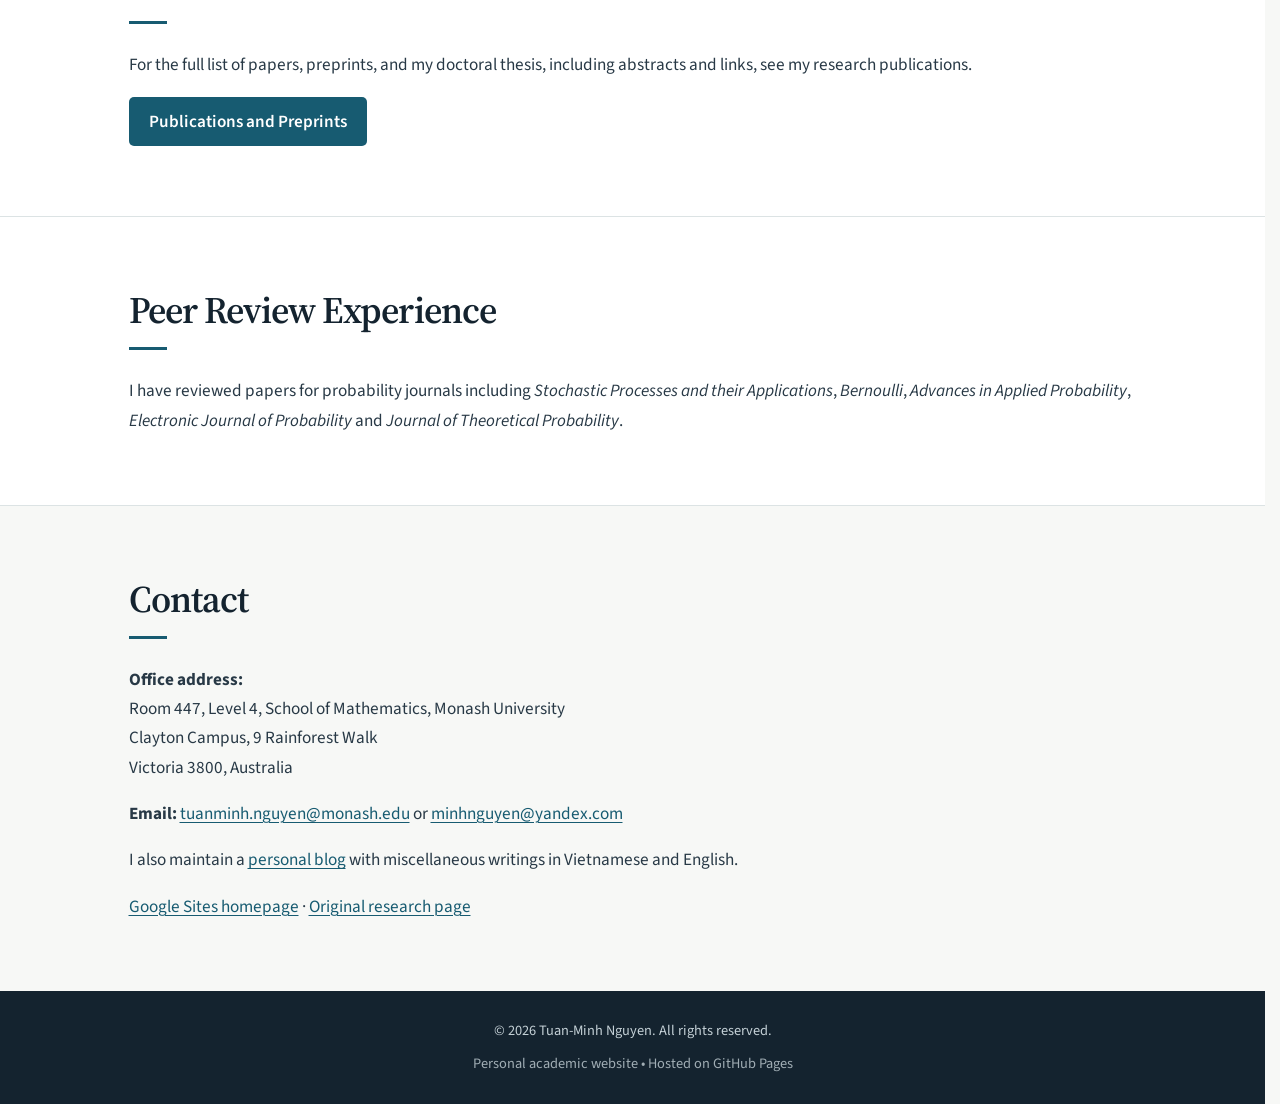
==== commit dbee6189: "Restore local portrait and preserve all three dice in compact banner" ====
--- a/index.html
+++ b/index.html
@@ -33,7 +33,7 @@
         <div class="container">
             <h2>About Me</h2>
             <div class="content about-layout">
-                <figure class="profile-photo"><img src="https://lh3.googleusercontent.com/sitesv/[base64]w1280" alt="Tuan-Minh Nguyen" width="240" referrerpolicy="no-referrer" onerror="this.closest('figure').hidden=true"></figure>
+                <figure class="profile-photo"><img src="images/portrait.webp" alt="Tuan-Minh Nguyen" width="250" height="249"></figure>
                 <div class="about-text">
                 <p>My name is <strong>Tuan-Minh Nguyen</strong> (Nguyễn Tuấn Minh in Vietnamese), also known as Minh Nguyen. My surname Nguyen is pronounced approximately /ŋwien/ or /ŋuen/. I am a research fellow in probability theory at the School of Mathematics, Monash University, Australia.</p>
                 <p>I was born in Hue, Vietnam. Before moving to Australia, I completed my doctorate at Lund University in Sweden, supervised by Professor Stanislav Volkov. I received my undergraduate diploma from Belarusian State University.</p>
--- a/styles.css
+++ b/styles.css
@@ -9,8 +9,10 @@
 a:hover{color:#0d4055}
 a:focus-visible,button:focus-visible,input:focus-visible,select:focus-visible,summary:focus-visible{outline:2px solid var(--primary);outline-offset:4px}
 .container{width:min(1120px,100%);padding-inline:clamp(22px,5vw,56px);margin-inline:auto}
-header{background:linear-gradient(90deg,rgba(9,22,32,.06),rgba(9,22,32,.28) 43%,rgba(9,22,32,.74)),#14232f url("images/dice-header.webp") center 45%/cover no-repeat;color:white;height:210px;min-height:210px;display:flex;align-items:center;padding:16px 0}
-header .container{width:min(1120px,100%);padding-left:clamp(250px,43vw,520px);text-align:left}
+header{background-color:#091722;background-image:linear-gradient(90deg,transparent 0%,transparent 22%,#091722 55%);color:white;height:210px;min-height:210px;display:flex;align-items:center;padding:16px 0;position:relative;isolation:isolate}
+header::before{content:"";position:absolute;inset:0;z-index:-1;background:url("images/dice-header.webp") left center / auto 100% no-repeat;pointer-events:none}
+header .container{position:relative}
+header .container{width:min(1120px,100%);padding-left:clamp(240px,37vw,460px);text-align:left}
 header h1{font:600 clamp(2.2rem,4vw,3.65rem)/1.12 var(--serif);letter-spacing:-.035em;margin-bottom:12px;color:#fff;text-shadow:0 2px 12px #07111d80}
 header .subtitle{font-size:clamp(1.05rem,1.7vw,1.35rem);font-weight:500;color:#e5edf0;line-height:1.45}
 header p:last-child{font-size:1rem;line-height:1.5;color:#edf2f3}
@@ -76,7 +78,7 @@
 .content .paper .abstract-text{font:400 1.02rem/1.75 var(--serif);color:var(--ink);padding:8px 0 8px 17px;border-left:2px solid #afc9ce;overflow-wrap:break-word}
 .abstract-source{font-size:.85rem;color:var(--muted)}
 mjx-container[display="true"]{overflow-x:auto;overflow-y:hidden;max-width:100%}
-@media(max-width:700px){body{font-size:17px}header{height:172px;min-height:172px;background-position:28% center;padding:12px 0}header .container{padding-left:34%;padding-right:15px}header h1{font-size:clamp(1.45rem,4.7vw,2.15rem);margin-bottom:6px}header .subtitle{font-size:1rem}header p:last-child{font-size:.85rem}.nav-links{gap:8px 20px}.nav-links a{font-size:.94rem;padding:11px 0 9px}.about-layout{flex-direction:column;align-items:center}.profile-photo{flex:none;width:170px}.about-text{width:100%}#papers .paper{padding:18px 14px 20px 49px}.paper-number{left:10px;top:20px;font-size:.92rem}.paper-title{font-size:1.13rem}.pub-controls{padding:14px}.pub-controls button{width:100%}.content .paper .abstract-text{padding-left:11px}}
-@media(max-width:380px){header .container{padding-left:25%;padding-right:10px}header .subtitle{font-size:.9rem}header .affiliation{font-size:.8rem;margin-top:5px}.nav-links{gap:0 13px}}
+@media(max-width:700px){body{font-size:17px}header{height:172px;min-height:172px;padding:12px 0}header::before{background-size:auto 85%;background-position:left center}header .container{padding-left:46%;padding-right:15px}header h1{font-size:clamp(1.45rem,4.7vw,2.15rem);margin-bottom:6px}header .subtitle{font-size:1rem}header p:last-child{font-size:.85rem}.nav-links{gap:8px 20px}.nav-links a{font-size:.94rem;padding:11px 0 9px}.about-layout{flex-direction:column;align-items:center}.profile-photo{flex:none;width:170px}.about-text{width:100%}#papers .paper{padding:18px 14px 20px 49px}.paper-number{left:10px;top:20px;font-size:.92rem}.paper-title{font-size:1.13rem}.pub-controls{padding:14px}.pub-controls button{width:100%}.content .paper .abstract-text{padding-left:11px}}
+@media(max-width:380px){header::before{background-size:auto 72%}header .container{padding-left:43%;padding-right:10px}header .subtitle{font-size:.9rem}header .affiliation{font-size:.8rem;margin-top:5px}.nav-links{gap:0 13px}}
 @media(prefers-reduced-motion:reduce){html{scroll-behavior:auto}}
-@media print{body{background:white;color:black;font-size:11pt}header{height:auto;min-height:0;background:none!important;color:black;padding:0}header .container{padding:0}header h1,header p,header .subtitle{color:black!important;text-shadow:none}nav,.pub-controls,.back-btn,.footer{display:none}section{padding:15px 0}#papers .paper{break-inside:avoid;padding:12px 12px 12px 45px}.paper-title{color:black}}
+@media print{header::before{display:none}body{background:white;color:black;font-size:11pt}header{height:auto;min-height:0;background:none!important;color:black;padding:0}header .container{padding:0}header h1,header p,header .subtitle{color:black!important;text-shadow:none}nav,.pub-controls,.back-btn,.footer{display:none}section{padding:15px 0}#papers .paper{break-inside:avoid;padding:12px 12px 12px 45px}.paper-title{color:black}}
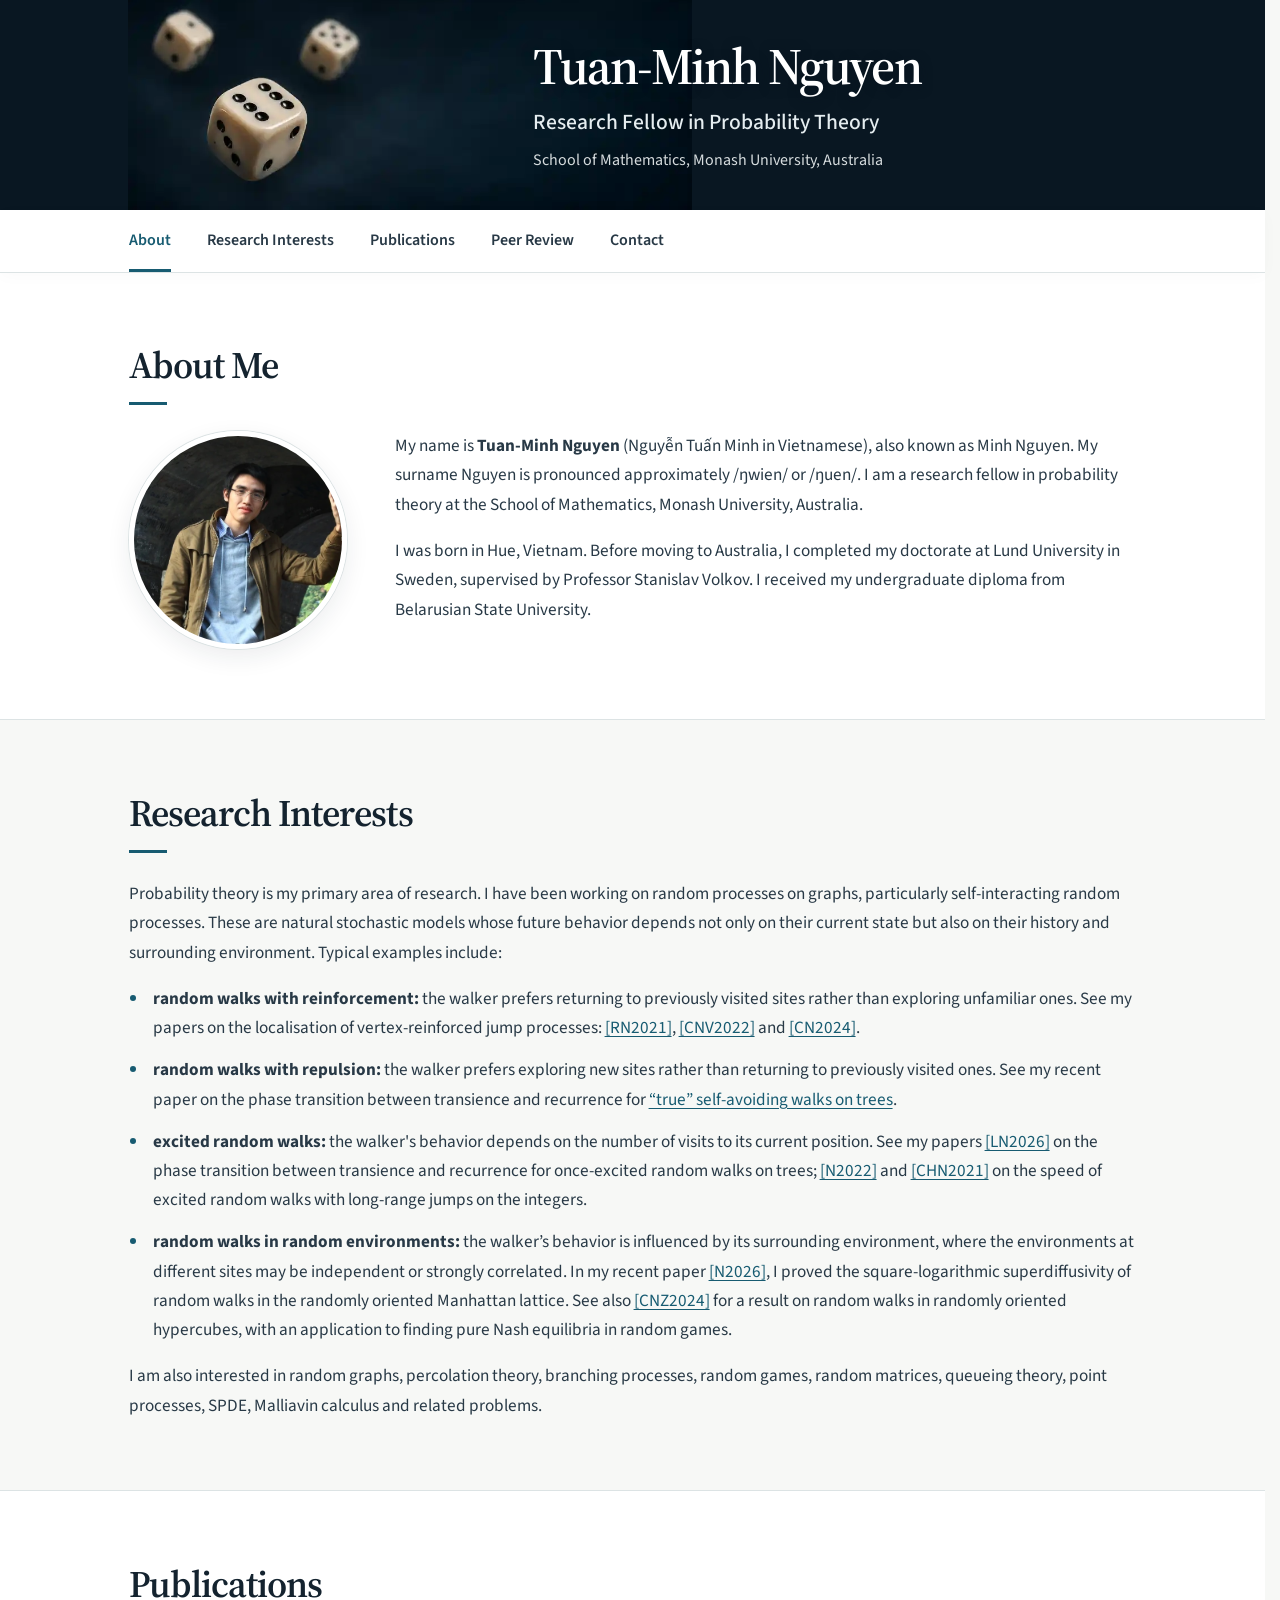
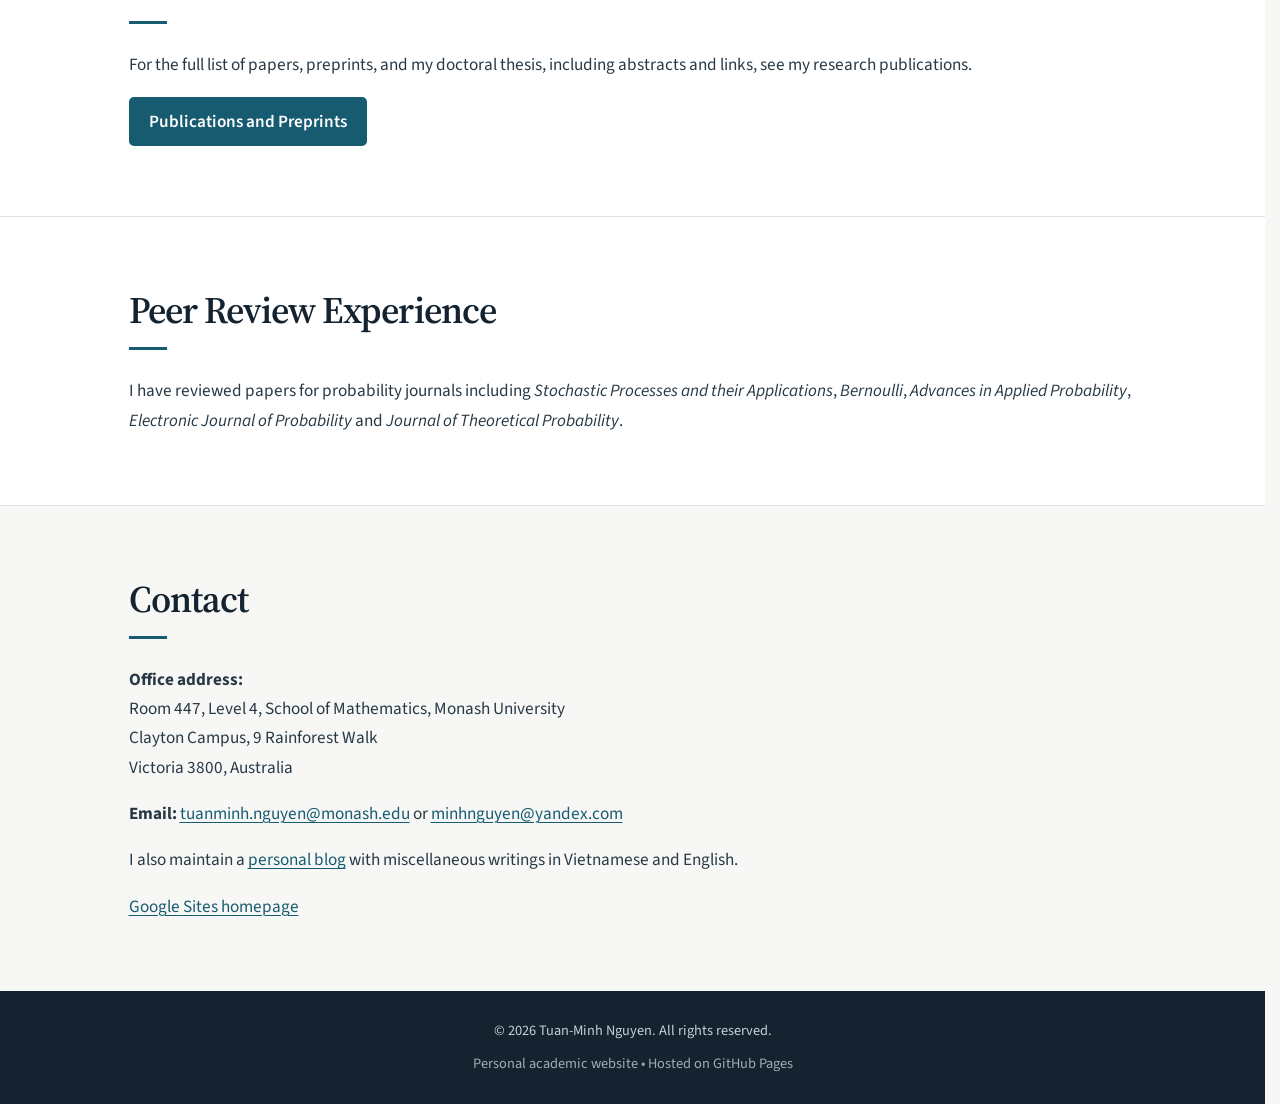
==== commit c3ee5012: "Remove original research page link from homepage" ====
--- a/index.html
+++ b/index.html
@@ -89,7 +89,7 @@
                 Victoria 3800, Australia</p>
                 <p><strong>Email:</strong> <a href="mailto:tuanminh.nguyen@monash.edu">tuanminh.nguyen@monash.edu</a> or <a href="mailto:minhnguyen@yandex.com">minhnguyen@yandex.com</a></p>
                 <p>I also maintain a <a href="https://tuanminh1988.wordpress.com/">personal blog</a> with miscellaneous writings in Vietnamese and English.</p>
-                <p><a href="https://sites.google.com/site/minhbsu/">Google Sites homepage</a> · <a href="https://sites.google.com/site/minhbsu/publications">Original research page</a></p>
+                <p><a href="https://sites.google.com/site/minhbsu/">Google Sites homepage</a></p>
             </div>
         </div>
     </section>
--- a/styles.css
+++ b/styles.css
@@ -10,7 +10,7 @@
 a:focus-visible,button:focus-visible,input:focus-visible,select:focus-visible,summary:focus-visible{outline:2px solid var(--primary);outline-offset:4px}
 .container{width:min(1120px,100%);padding-inline:clamp(22px,5vw,56px);margin-inline:auto}
 header{background-color:#091722;background-image:linear-gradient(90deg,transparent 0%,transparent 22%,#091722 55%);color:white;height:210px;min-height:210px;display:flex;align-items:center;padding:16px 0;position:relative;isolation:isolate}
-header::before{content:"";position:absolute;inset:0;z-index:-1;background:url("images/dice-header.webp") left center / auto 100% no-repeat;pointer-events:none}
+header::before{content:"";position:absolute;inset:0;z-index:-1;background:url("images/dice-header.webp") clamp(48px, calc((100vw - 1120px) / 2 + 48px), 28vw) center / auto 115% no-repeat;pointer-events:none}
 header .container{position:relative}
 header .container{width:min(1120px,100%);padding-left:clamp(240px,37vw,460px);text-align:left}
 header h1{font:600 clamp(2.2rem,4vw,3.65rem)/1.12 var(--serif);letter-spacing:-.035em;margin-bottom:12px;color:#fff;text-shadow:0 2px 12px #07111d80}
@@ -78,7 +78,7 @@
 .content .paper .abstract-text{font:400 1.02rem/1.75 var(--serif);color:var(--ink);padding:8px 0 8px 17px;border-left:2px solid #afc9ce;overflow-wrap:break-word}
 .abstract-source{font-size:.85rem;color:var(--muted)}
 mjx-container[display="true"]{overflow-x:auto;overflow-y:hidden;max-width:100%}
-@media(max-width:700px){body{font-size:17px}header{height:172px;min-height:172px;padding:12px 0}header::before{background-size:auto 85%;background-position:left center}header .container{padding-left:46%;padding-right:15px}header h1{font-size:clamp(1.45rem,4.7vw,2.15rem);margin-bottom:6px}header .subtitle{font-size:1rem}header p:last-child{font-size:.85rem}.nav-links{gap:8px 20px}.nav-links a{font-size:.94rem;padding:11px 0 9px}.about-layout{flex-direction:column;align-items:center}.profile-photo{flex:none;width:170px}.about-text{width:100%}#papers .paper{padding:18px 14px 20px 49px}.paper-number{left:10px;top:20px;font-size:.92rem}.paper-title{font-size:1.13rem}.pub-controls{padding:14px}.pub-controls button{width:100%}.content .paper .abstract-text{padding-left:11px}}
-@media(max-width:380px){header::before{background-size:auto 72%}header .container{padding-left:43%;padding-right:10px}header .subtitle{font-size:.9rem}header .affiliation{font-size:.8rem;margin-top:5px}.nav-links{gap:0 13px}}
+@media(max-width:700px){body{font-size:17px}header{height:172px;min-height:172px;padding:12px 0}header::before{background-size:auto 105%;background-position:12px center}header .container{padding-left:46%;padding-right:15px}header h1{font-size:clamp(1.45rem,4.7vw,2.15rem);margin-bottom:6px}header .subtitle{font-size:1rem}header p:last-child{font-size:.85rem}.nav-links{gap:8px 20px}.nav-links a{font-size:.94rem;padding:11px 0 9px}.about-layout{flex-direction:column;align-items:center}.profile-photo{flex:none;width:170px}.about-text{width:100%}#papers .paper{padding:18px 14px 20px 49px}.paper-number{left:10px;top:20px;font-size:.92rem}.paper-title{font-size:1.13rem}.pub-controls{padding:14px}.pub-controls button{width:100%}.content .paper .abstract-text{padding-left:11px}}
+@media(max-width:380px){header::before{background-size:auto 95%;background-position:8px center}header .container{padding-left:43%;padding-right:10px}header .subtitle{font-size:.9rem}header .affiliation{font-size:.8rem;margin-top:5px}.nav-links{gap:0 13px}}
 @media(prefers-reduced-motion:reduce){html{scroll-behavior:auto}}
 @media print{header::before{display:none}body{background:white;color:black;font-size:11pt}header{height:auto;min-height:0;background:none!important;color:black;padding:0}header .container{padding:0}header h1,header p,header .subtitle{color:black!important;text-shadow:none}nav,.pub-controls,.back-btn,.footer{display:none}section{padding:15px 0}#papers .paper{break-inside:avoid;padding:12px 12px 12px 45px}.paper-title{color:black}}
